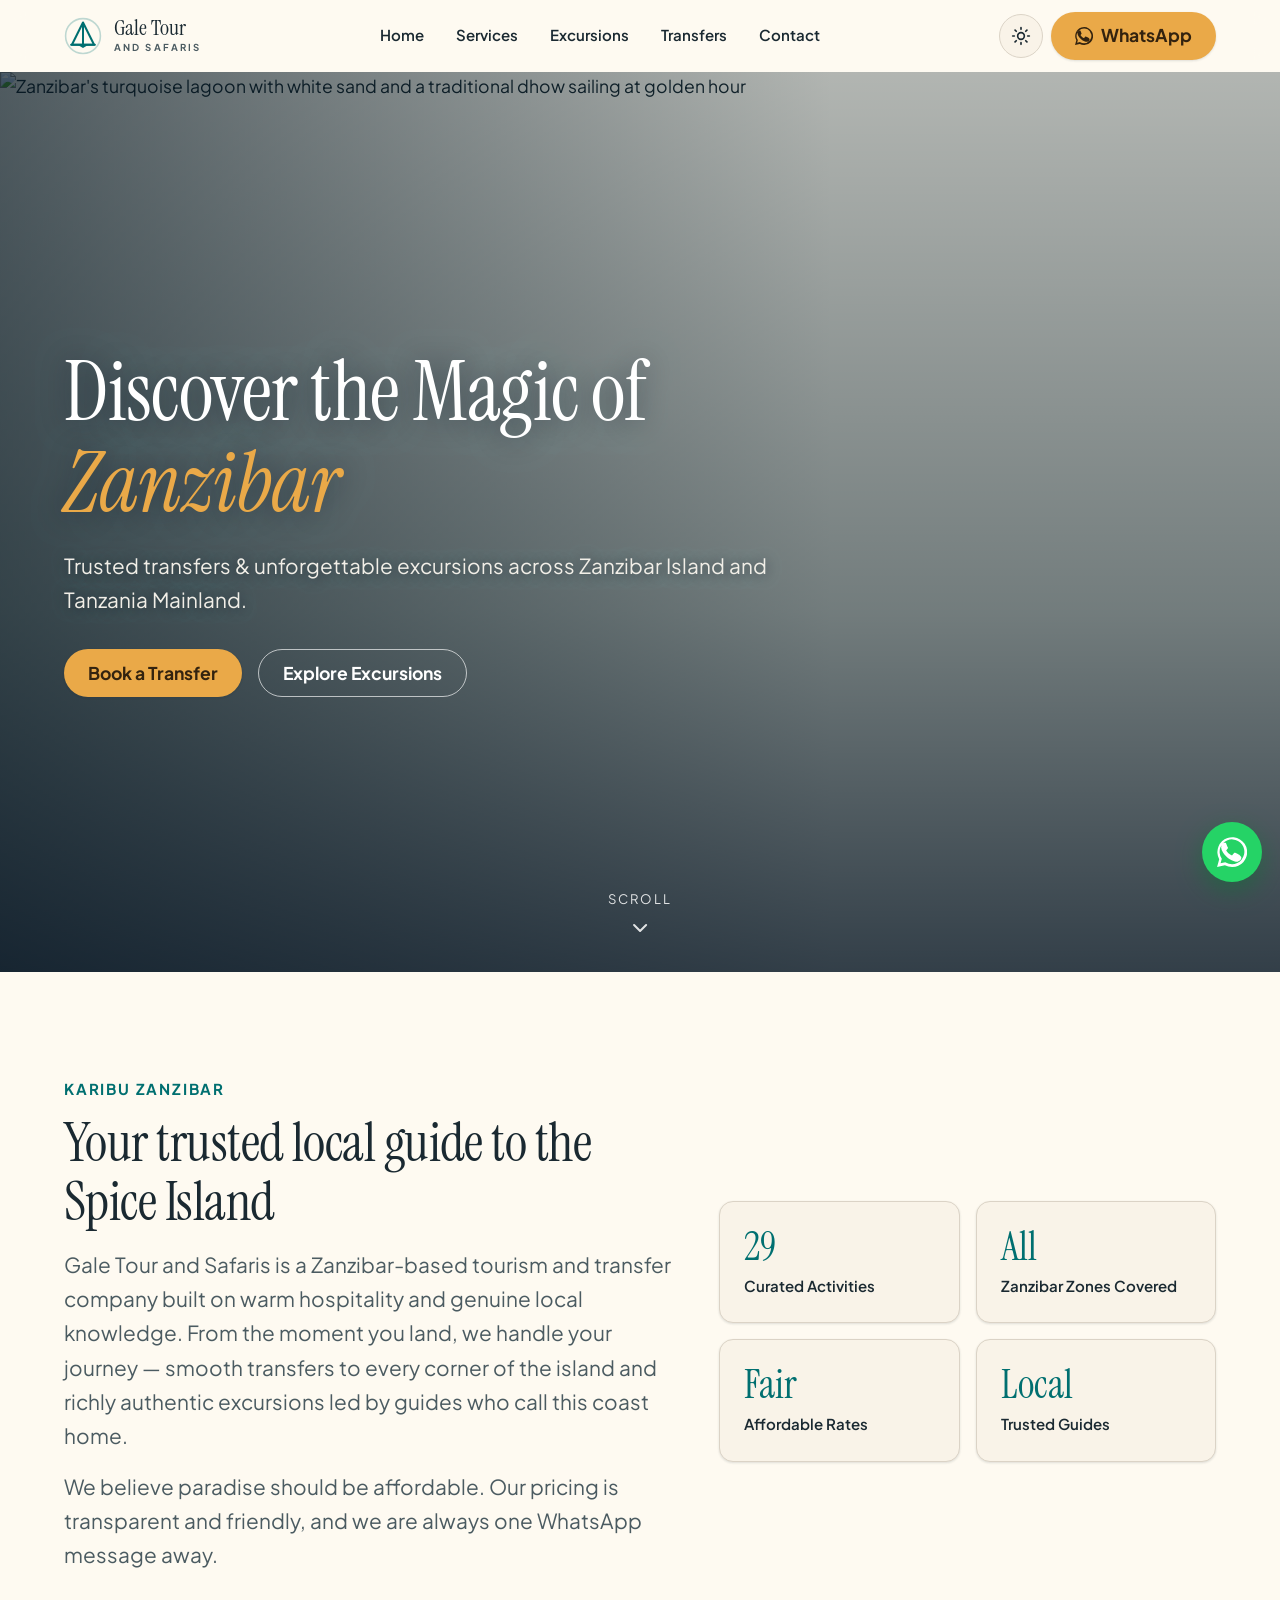
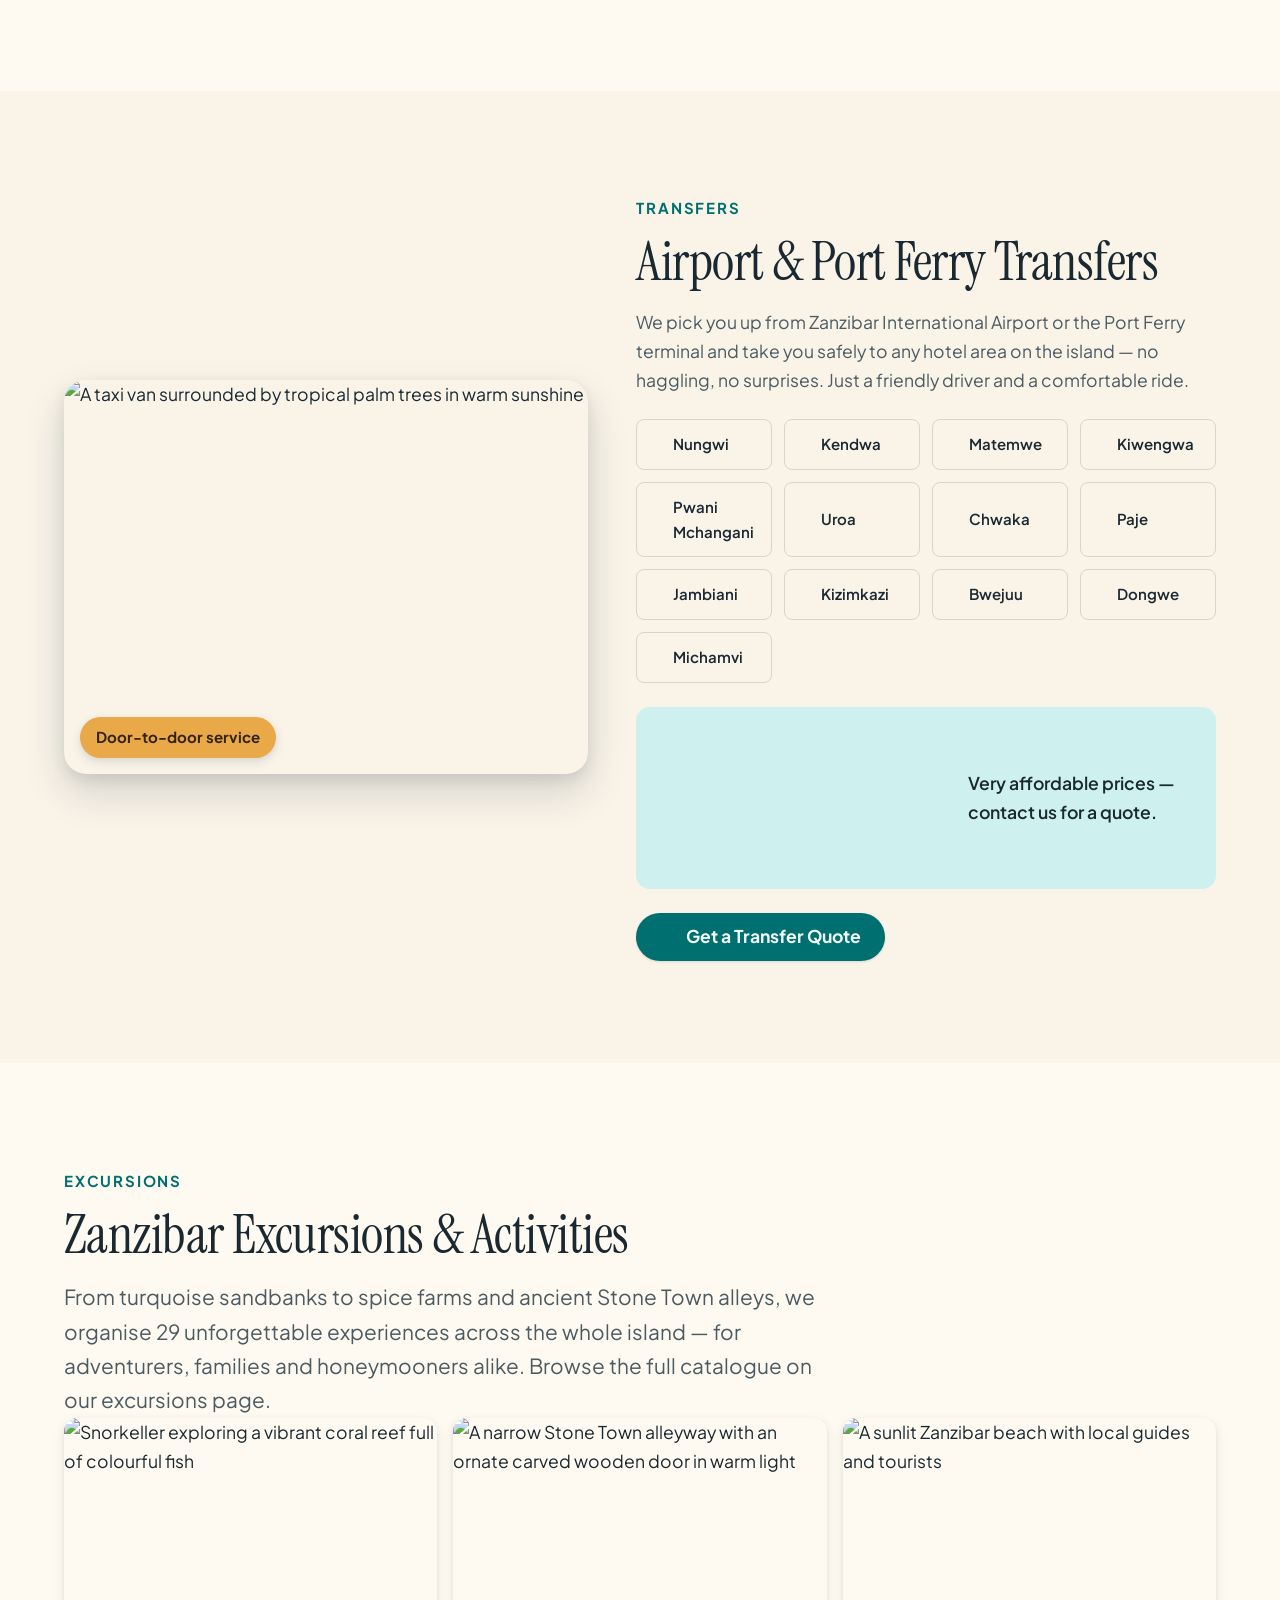
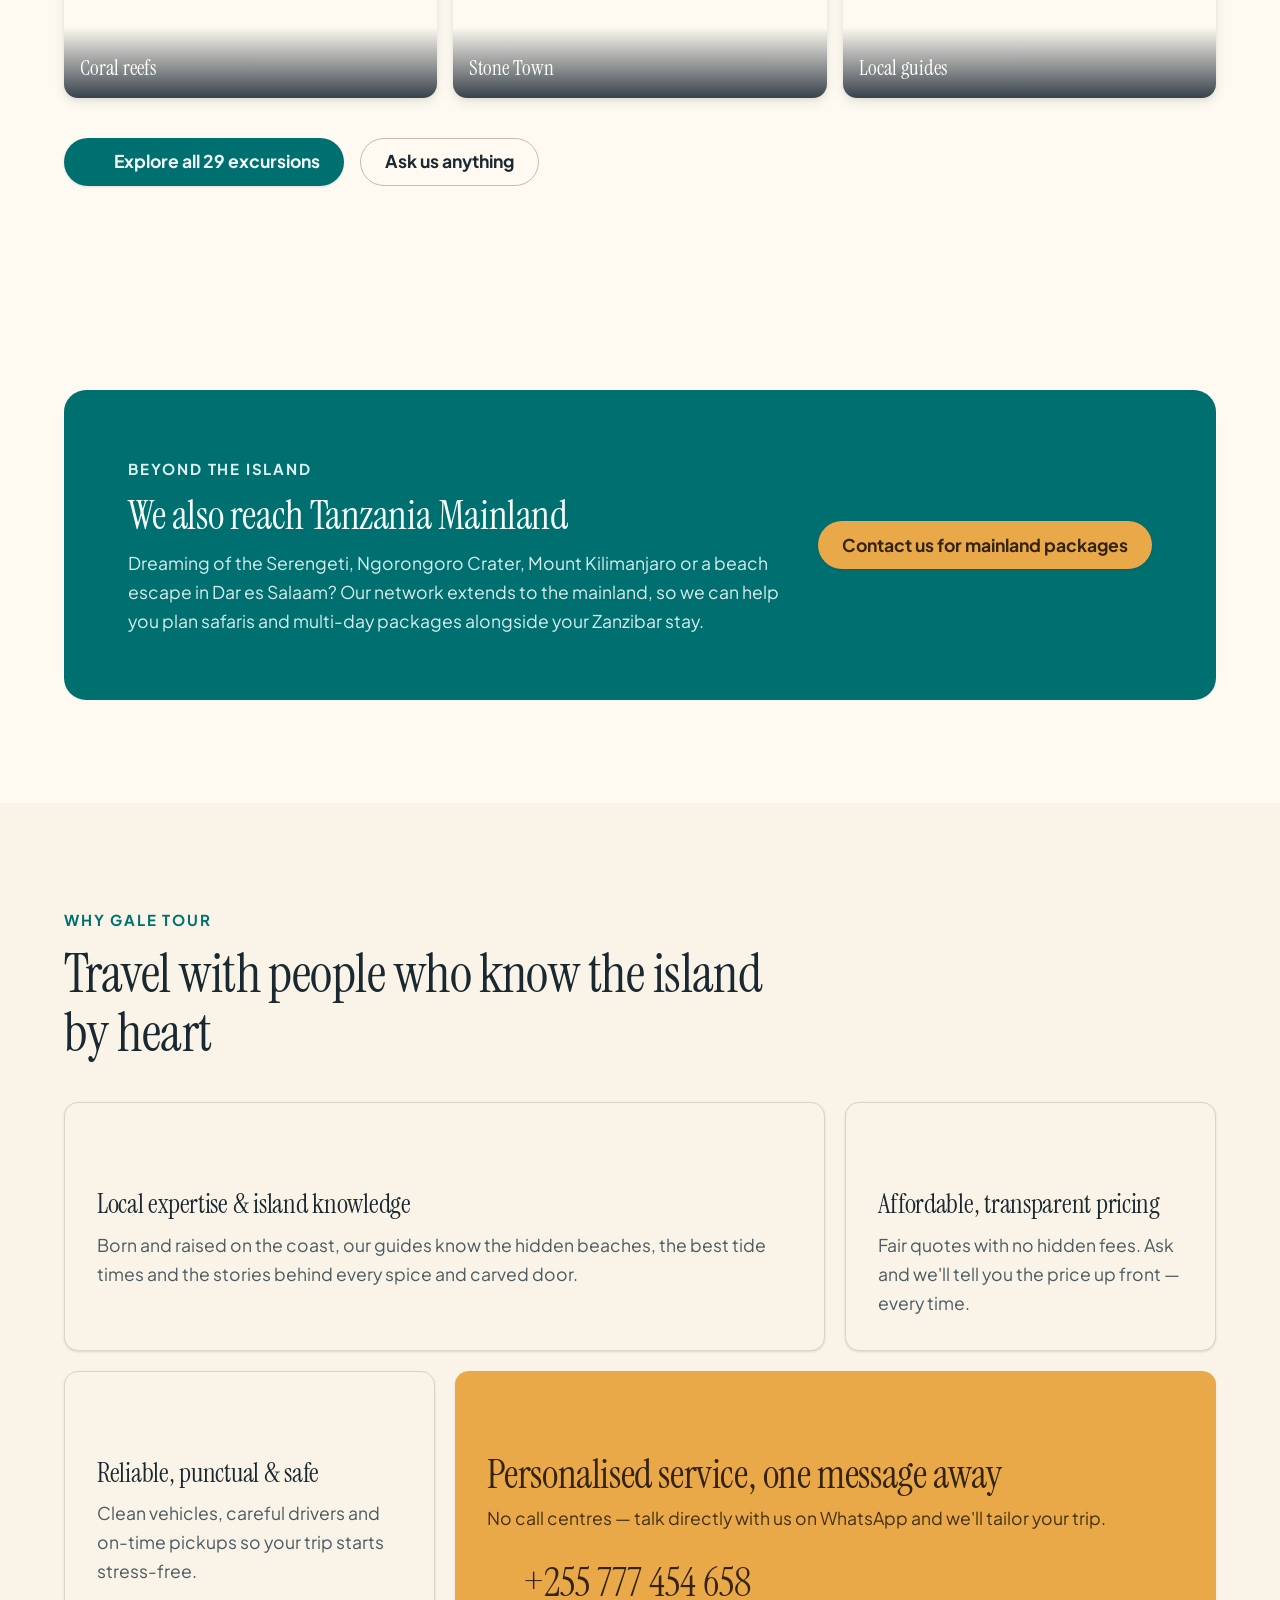
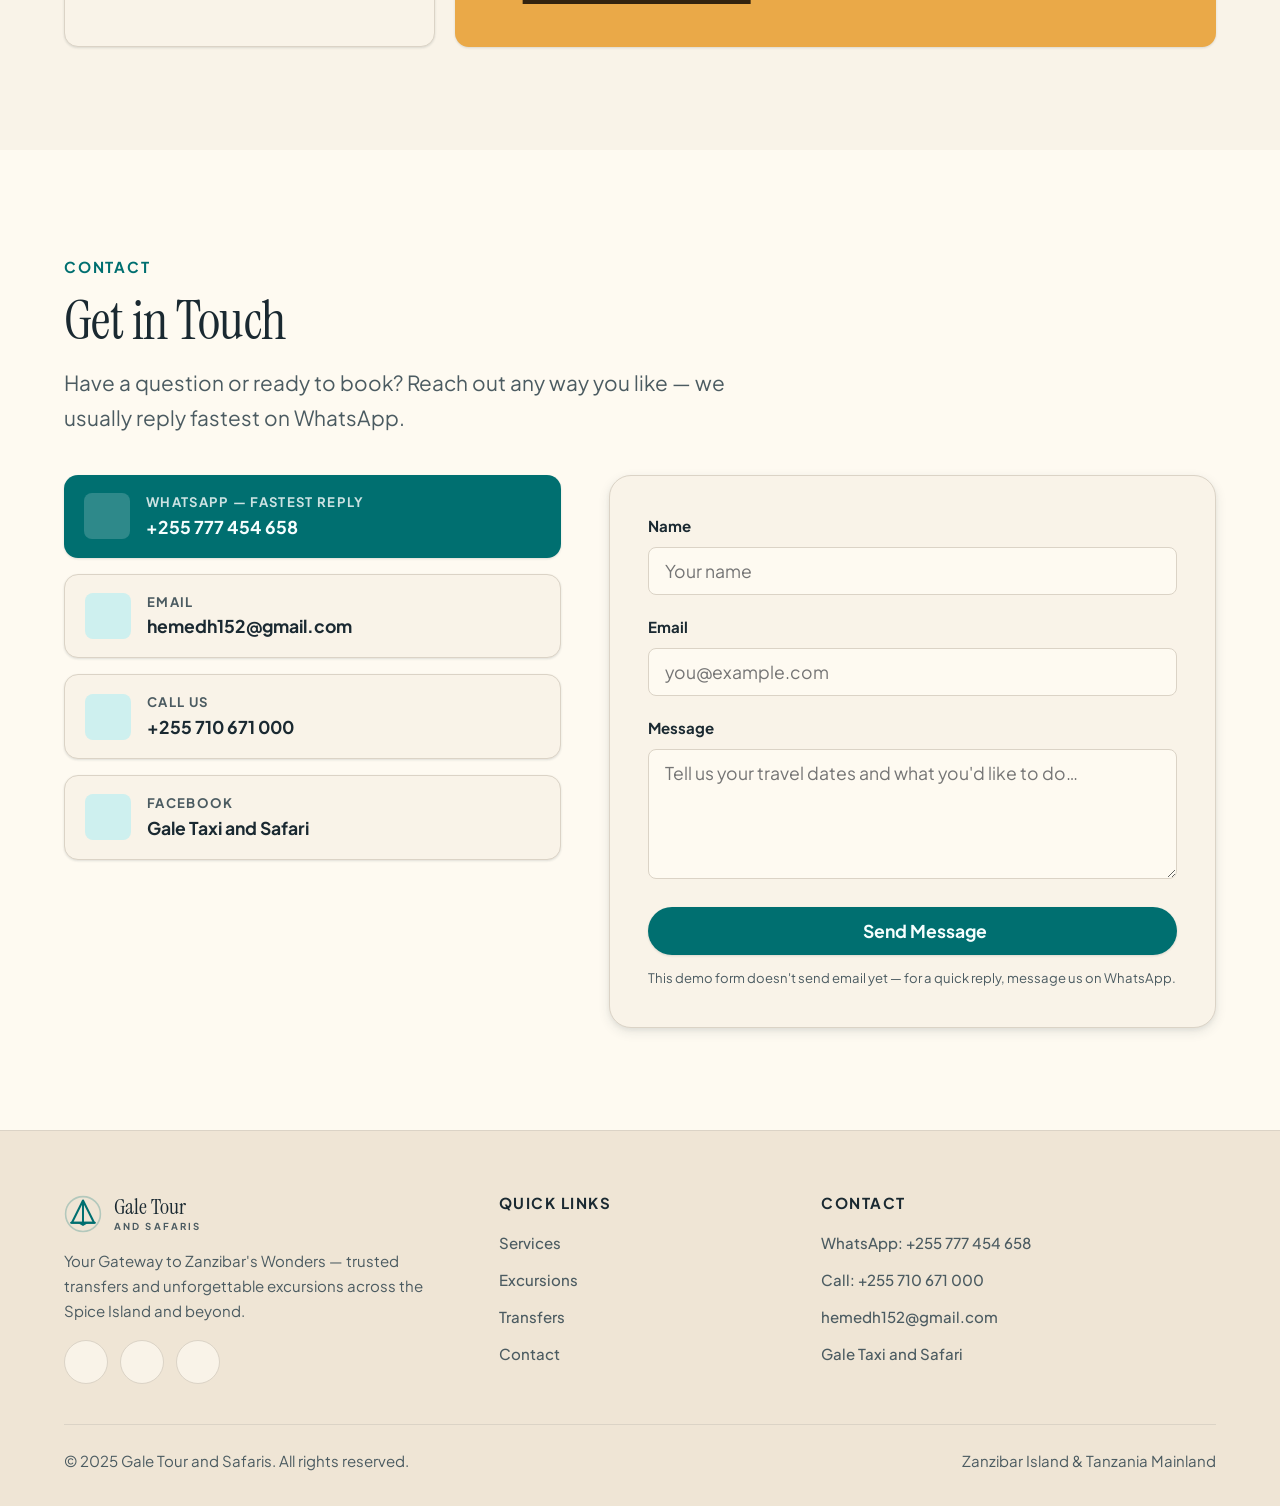
==== gale-tour-safaris.html @ d8e8a737 "Add SEO meta, Open Graph, structured data, robots.txt and sitemap - Add canonical, keywords, geo, Op" ====
<!DOCTYPE html>
<html lang="en" data-theme="light">
<head>
<meta charset="UTF-8" />
<meta name="viewport" content="width=device-width, initial-scale=1.0" />
<title>Gale Tour and Safaris — Your Gateway to Zanzibar's Wonders</title>
<meta name="description" content="Trusted airport & ferry transfers and unforgettable guided excursions across Zanzibar Island and Tanzania Mainland. Affordable rates, local expertise." />

<!-- ============ SEO / SOCIAL (helps Google & link previews) ============
     TODO: after you buy a domain, replace YOUR-DOMAIN.com everywhere below. -->
<link rel="canonical" href="https://YOUR-DOMAIN.com/" />
<meta name="keywords" content="Zanzibar tours, Zanzibar excursions, Zanzibar airport transfer, Stone Town tour, Nakupenda island, Mnemba snorkeling, dolphin tour Kizimkazi, spice tour Zanzibar, Prison Island, Gale Tour and Safaris, Zanzibar taxi, Zanzibar safari" />
<meta name="author" content="Gale Tour and Safaris" />
<meta name="robots" content="index, follow" />
<meta name="geo.region" content="TZ-07" />
<meta name="geo.placename" content="Zanzibar, Tanzania" />
<!-- Open Graph (Facebook/WhatsApp preview) -->
<meta property="og:type" content="website" />
<meta property="og:site_name" content="Gale Tour and Safaris" />
<meta property="og:title" content="Gale Tour and Safaris — Your Gateway to Zanzibar's Wonders" />
<meta property="og:description" content="Trusted airport & ferry transfers and 29 unforgettable excursions across Zanzibar. Affordable rates, trusted local guides." />
<meta property="og:url" content="https://YOUR-DOMAIN.com/" />
<meta property="og:image" content="https://loremflickr.com/1200/630/zanzibar,beach,dhow" />
<meta name="twitter:card" content="summary_large_image" />
<meta name="twitter:title" content="Gale Tour and Safaris — Zanzibar Tours & Transfers" />
<meta name="twitter:description" content="Airport transfers and 29 Zanzibar excursions. Message us on WhatsApp." />
<meta name="twitter:image" content="https://loremflickr.com/1200/630/zanzibar,beach,dhow" />

<!-- Structured data: tells Google you are a local Zanzibar tour business -->
<script type="application/ld+json">
{
  "@context": "https://schema.org",
  "@type": "TravelAgency",
  "name": "Gale Tour and Safaris",
  "description": "Zanzibar-based tourism and transfer company offering airport & ferry transfers and 29 guided excursions across Zanzibar Island and Tanzania Mainland.",
  "image": "https://loremflickr.com/1200/630/zanzibar,beach,dhow",
  "url": "https://YOUR-DOMAIN.com/",
  "telephone": "+255710671000",
  "email": "hemedh152@gmail.com",
  "priceRange": "$$",
  "areaServed": ["Zanzibar", "Tanzania"],
  "address": {
    "@type": "PostalAddress",
    "addressLocality": "Zanzibar",
    "addressRegion": "Zanzibar Urban/West",
    "addressCountry": "TZ"
  },
  "contactPoint": {
    "@type": "ContactPoint",
    "telephone": "+255777454658",
    "contactType": "customer service",
    "contactOption": "TollFree",
    "availableLanguage": ["English", "Swahili"]
  },
  "sameAs": [
    "https://wa.me/255777454658",
    "https://www.facebook.com/search/top?q=Gale%20Taxi%20and%20Safari"
  ]
}
</script>
<!-- ===================================================================== -->

<!-- Favicon: dhow sail + sun rays mark -->
<link rel="icon" href="data:image/svg+xml,%3Csvg xmlns='http://www.w3.org/2000/svg' viewBox='0 0 32 32'%3E%3Crect width='32' height='32' rx='7' fill='%23146a6e'/%3E%3Cpath d='M16 5l8 17H8z' fill='none' stroke='%23f3c969' stroke-width='2.2' stroke-linejoin='round'/%3E%3Cpath d='M16 5v17' stroke='%23f3c969' stroke-width='2.2'/%3E%3Cpath d='M7 22h18' stroke='%23f3c969' stroke-width='2.2' stroke-linecap='round'/%3E%3C/svg%3E" />

<!-- Art direction:
     Zanzibar coastal tourism -> warm, inviting, adventurous
     Palette: warm sandy beige surfaces, deep ocean teal accent, golden sunset highlights
     Typography: Instrument Serif (display) + Plus Jakarta Sans (body) — warmth meets clarity
     Density: spacious, generous section padding -->

<!-- Fonts -->
<link rel="preconnect" href="https://fonts.googleapis.com" />
<link rel="preconnect" href="https://fonts.gstatic.com" crossorigin />
<link href="https://fonts.googleapis.com/css2?family=Instrument+Serif:ital@0;1&family=Plus+Jakarta+Sans:wght@400;500;600;700;800&display=swap" rel="stylesheet" />

<!-- Lucide icons -->
<script src="https://unpkg.com/lucide@latest/dist/umd/lucide.js" defer></script>

<link rel="stylesheet" href="assets/style.css" />
</head>
<body>

<a href="#main-content" class="skip-link">Skip to main content</a>

<!-- =================== NAV =================== -->
<header class="nav" id="nav">
  <div class="container">
    <a class="brand" href="#home" aria-label="Gale Tour and Safaris home">
      <svg class="logo" viewBox="0 0 48 48" fill="none" aria-hidden="true" xmlns="http://www.w3.org/2000/svg">
        <!-- dhow sail + sun rays compass mark -->
        <circle cx="24" cy="24" r="22" stroke="currentColor" stroke-width="2" opacity="0.25"/>
        <path d="M24 7 L38 35 H10 Z" fill="none" stroke="currentColor" stroke-width="2.6" stroke-linejoin="round"/>
        <path d="M24 7 V35" stroke="currentColor" stroke-width="2.6"/>
        <path d="M9 35 H39" stroke="currentColor" stroke-width="2.6" stroke-linecap="round"/>
        <path d="M24 39 L31 35 H17 Z" fill="currentColor"/>
      </svg>
      <span class="wordmark">Gale Tour<small>and Safaris</small></span>
    </a>

    <nav class="nav-links" aria-label="Primary">
      <a href="#home">Home</a>
      <a href="#services">Services</a>
      <a href="excursions.html">Excursions</a>
      <a href="#transfers">Transfers</a>
      <a href="#contact">Contact</a>
    </nav>

    <div class="nav-actions">
      <button class="icon-btn theme-toggle" data-theme-toggle aria-label="Toggle dark mode">
        <svg class="sun" viewBox="0 0 24 24" fill="none" stroke="currentColor" stroke-width="2" stroke-linecap="round" aria-hidden="true"><circle cx="12" cy="12" r="4"/><path d="M12 2v2M12 20v2M4.9 4.9l1.4 1.4M17.7 17.7l1.4 1.4M2 12h2M20 12h2M4.9 19.1l1.4-1.4M17.7 6.3l1.4-1.4"/></svg>
        <svg class="moon" viewBox="0 0 24 24" fill="none" stroke="currentColor" stroke-width="2" stroke-linecap="round" stroke-linejoin="round" aria-hidden="true"><path d="M21 12.8A9 9 0 1 1 11.2 3 7 7 0 0 0 21 12.8z"/></svg>
      </button>
      <a class="btn btn-accent nav-wa" href="https://wa.me/255777454658?text=Hi%2C%20I%27m%20interested%20in%20your%20services%20in%20Zanzibar" target="_blank" rel="noopener noreferrer">
        <svg viewBox="0 0 24 24" fill="currentColor" aria-hidden="true"><path d="M.06 24l1.7-6.2A11.9 11.9 0 1 1 12 24a11.9 11.9 0 0 1-5.7-1.46L.06 24zM6.6 20.1l.37.22a9.9 9.9 0 0 0 5.04 1.38 9.9 9.9 0 1 0-8.4-4.65l.24.38-1 3.65 3.75-.98zM18 14.4c-.1-.16-.36-.26-.76-.46s-2.34-1.16-2.7-1.29-.63-.2-.9.2-1.03 1.28-1.26 1.55-.46.3-.86.1a8.1 8.1 0 0 1-2.38-1.47 9 9 0 0 1-1.65-2.05c-.17-.3 0-.46.18-.64s.4-.46.6-.7a2.7 2.7 0 0 0 .4-.66.73.73 0 0 0-.03-.7c-.1-.2-.9-2.16-1.23-2.96-.32-.78-.65-.67-.9-.68h-.76a1.47 1.47 0 0 0-1.06.5 4.46 4.46 0 0 0-1.4 3.32 7.74 7.74 0 0 0 1.63 4.12c.2.26 2.82 4.3 6.83 6.03 3.34 1.44 4.02 1.16 4.75 1.1.73-.07 2.34-.96 2.67-1.88s.33-1.72.23-1.88z"/></svg>
        WhatsApp
      </a>
      <button class="icon-btn hamburger" id="hamburger" aria-label="Open menu" aria-expanded="false" aria-controls="mobileNav">
        <svg viewBox="0 0 24 24" fill="none" stroke="currentColor" stroke-width="2" stroke-linecap="round" aria-hidden="true"><path d="M3 6h18M3 12h18M3 18h18"/></svg>
      </button>
    </div>
  </div>
</header>

<!-- mobile overlay -->
<div class="mobile-nav" id="mobileNav" aria-hidden="true">
  <div class="mnav-head">
    <span class="brand"><span class="wordmark" style="color:var(--text)">Gale Tour<small>and Safaris</small></span></span>
    <button class="icon-btn" id="closeNav" aria-label="Close menu">
      <svg viewBox="0 0 24 24" fill="none" stroke="currentColor" stroke-width="2" stroke-linecap="round" aria-hidden="true"><path d="M18 6 6 18M6 6l12 12"/></svg>
    </button>
  </div>
  <a class="mlink" href="#home">Home</a>
  <a class="mlink" href="#services">Services</a>
  <a class="mlink" href="excursions.html">Excursions</a>
  <a class="mlink" href="#transfers">Transfers</a>
  <a class="mlink" href="#contact">Contact</a>
  <a class="btn btn-accent" href="https://wa.me/255777454658?text=Hi%2C%20I%27m%20interested%20in%20your%20services%20in%20Zanzibar" target="_blank" rel="noopener noreferrer">Chat on WhatsApp</a>
</div>

<main id="main-content">

  <!-- =================== HERO =================== -->
  <section class="hero" id="home">
    <img class="hero-img" src="https://loremflickr.com/1920/1280/zanzibar,beach,dhow?lock=101" alt="Zanzibar's turquoise lagoon with white sand and a traditional dhow sailing at golden hour" width="1920" height="1280" fetchpriority="high" loading="eager" />
    <div class="container">
      <div class="hero-inner">
        <h1>Discover the Magic of <em>Zanzibar</em></h1>
        <p class="sub">Trusted transfers &amp; unforgettable excursions across Zanzibar Island and Tanzania Mainland.</p>
        <div class="hero-cta">
          <a class="btn btn-accent" href="#transfers">Book a Transfer</a>
          <a class="btn btn-ghost on-hero" href="excursions.html">Explore Excursions</a>
        </div>
      </div>
    </div>
    <a class="scroll-cue" href="#services" aria-label="Scroll to content">
      <span>Scroll</span>
      <svg viewBox="0 0 24 24" fill="none" stroke="currentColor" stroke-width="2" stroke-linecap="round" stroke-linejoin="round" aria-hidden="true"><path d="m6 9 6 6 6-6"/></svg>
    </a>
  </section>

  <!-- =================== ABOUT / STATS =================== -->
  <section class="section" id="services">
    <div class="container">
      <div class="about-grid">
        <div class="reveal">
          <span class="eyebrow">Karibu Zanzibar</span>
          <h2 class="section-title">Your trusted local guide to the Spice Island</h2>
          <p>Gale Tour and Safaris is a Zanzibar-based tourism and transfer company built on warm hospitality and genuine local knowledge. From the moment you land, we handle your journey — smooth transfers to every corner of the island and richly authentic excursions led by guides who call this coast home.</p>
          <p>We believe paradise should be affordable. Our pricing is transparent and friendly, and we are always one WhatsApp message away.</p>
        </div>
        <div class="stats reveal">
          <div class="stat"><div class="num">29</div><div class="lbl">Curated Activities</div></div>
          <div class="stat"><div class="num">All</div><div class="lbl">Zanzibar Zones Covered</div></div>
          <div class="stat"><div class="num">Fair</div><div class="lbl">Affordable Rates</div></div>
          <div class="stat"><div class="num">Local</div><div class="lbl">Trusted Guides</div></div>
        </div>
      </div>
    </div>
  </section>

  <!-- =================== TRANSFERS =================== -->
  <section class="section" id="transfers" style="background:var(--surface);">
    <div class="container">
      <div class="transfer-grid">
        <div class="transfer-media reveal">
          <img src="https://loremflickr.com/900/680/taxi,palm?lock=102" alt="A taxi van surrounded by tropical palm trees in warm sunshine" width="900" height="680" loading="lazy" />
          <span class="badge-float">Door-to-door service</span>
        </div>
        <div class="reveal">
          <span class="eyebrow">Transfers</span>
          <h2 class="section-title">Airport &amp; Port Ferry Transfers</h2>
          <p>We pick you up from Zanzibar International Airport or the Port Ferry terminal and take you safely to any hotel area on the island — no haggling, no surprises. Just a friendly driver and a comfortable ride.</p>
          <div class="zones" role="list" aria-label="Transfer destination zones">
            <span class="zone" role="listitem"><svg data-lucide="map-pin"></svg>Nungwi</span>
            <span class="zone" role="listitem"><svg data-lucide="map-pin"></svg>Kendwa</span>
            <span class="zone" role="listitem"><svg data-lucide="map-pin"></svg>Matemwe</span>
            <span class="zone" role="listitem"><svg data-lucide="map-pin"></svg>Kiwengwa</span>
            <span class="zone" role="listitem"><svg data-lucide="map-pin"></svg>Pwani Mchangani</span>
            <span class="zone" role="listitem"><svg data-lucide="map-pin"></svg>Uroa</span>
            <span class="zone" role="listitem"><svg data-lucide="map-pin"></svg>Chwaka</span>
            <span class="zone" role="listitem"><svg data-lucide="map-pin"></svg>Paje</span>
            <span class="zone" role="listitem"><svg data-lucide="map-pin"></svg>Jambiani</span>
            <span class="zone" role="listitem"><svg data-lucide="map-pin"></svg>Kizimkazi</span>
            <span class="zone" role="listitem"><svg data-lucide="map-pin"></svg>Bwejuu</span>
            <span class="zone" role="listitem"><svg data-lucide="map-pin"></svg>Dongwe</span>
            <span class="zone" role="listitem"><svg data-lucide="map-pin"></svg>Michamvi</span>
          </div>
          <div class="transfer-highlight">
            <svg data-lucide="badge-dollar-sign"></svg>
            <span>Very affordable prices — contact us for a quote.</span>
          </div>
          <a class="btn btn-primary" href="https://wa.me/255777454658?text=Hi%2C%20I%27d%20like%20a%20transfer%20quote%20in%20Zanzibar" target="_blank" rel="noopener noreferrer">
            <svg data-lucide="message-circle"></svg> Get a Transfer Quote
          </a>
        </div>
      </div>
    </div>
  </section>

  <!-- =================== EXCURSIONS =================== -->
  <section class="section" id="excursions">
    <div class="container">
      <div class="reveal" style="max-width:60ch;">
        <span class="eyebrow">Excursions</span>
        <h2 class="section-title">Zanzibar Excursions &amp; Activities</h2>
        <p class="section-lead">From turquoise sandbanks to spice farms and ancient Stone Town alleys, we organise 29 unforgettable experiences across the whole island — for adventurers, families and honeymooners alike. Browse the full catalogue on our excursions page.</p>
      </div>

      <div class="exc-gallery reveal" aria-hidden="false">
        <figure><img src="https://loremflickr.com/700/520/coral,reef?lock=103" alt="Snorkeller exploring a vibrant coral reef full of colourful fish" width="700" height="520" loading="lazy" /><figcaption>Coral reefs</figcaption></figure>
        <figure><img src="https://loremflickr.com/700/520/stonetown,zanzibar?lock=104" alt="A narrow Stone Town alleyway with an ornate carved wooden door in warm light" width="700" height="520" loading="lazy" /><figcaption>Stone Town</figcaption></figure>
        <figure><img src="https://loremflickr.com/700/520/zanzibar,beach?lock=105" alt="A sunlit Zanzibar beach with local guides and tourists" width="700" height="520" loading="lazy" /><figcaption>Local guides</figcaption></figure>
      </div>

      <div class="preview-cta reveal">
        <a class="btn btn-primary" href="excursions.html"><svg data-lucide="compass"></svg> Explore all 29 excursions</a>
        <a class="btn btn-ghost" href="https://wa.me/255777454658?text=Hi%2C%20I%27m%20interested%20in%20your%20services%20in%20Zanzibar" target="_blank" rel="noopener noreferrer">Ask us anything</a>
      </div>
    </div>
  </section>

  <!-- =================== MAINLAND =================== -->
  <section class="section">
    <div class="container">
      <div class="mainland reveal">
        <div>
          <span class="eyebrow" style="color:inherit;opacity:.9;">Beyond the island</span>
          <h2>We also reach Tanzania Mainland</h2>
          <p>Dreaming of the Serengeti, Ngorongoro Crater, Mount Kilimanjaro or a beach escape in Dar es Salaam? Our network extends to the mainland, so we can help you plan safaris and multi-day packages alongside your Zanzibar stay.</p>
        </div>
        <a class="btn btn-accent" href="https://wa.me/255777454658?text=Hi%2C%20I%27m%20interested%20in%20Tanzania%20Mainland%20packages" target="_blank" rel="noopener noreferrer">Contact us for mainland packages</a>
      </div>
    </div>
  </section>

  <!-- =================== WHY CHOOSE US =================== -->
  <section class="section" style="background:var(--surface);">
    <div class="container">
      <div class="reveal" style="margin-bottom:var(--space-10);max-width:55ch;">
        <span class="eyebrow">Why Gale Tour</span>
        <h2 class="section-title">Travel with people who know the island by heart</h2>
      </div>
      <div class="why-grid">
        <article class="why-card why-a reveal">
          <svg class="ic" data-lucide="compass"></svg>
          <h3>Local expertise &amp; island knowledge</h3>
          <p>Born and raised on the coast, our guides know the hidden beaches, the best tide times and the stories behind every spice and carved door.</p>
        </article>
        <article class="why-card why-b reveal">
          <svg class="ic" data-lucide="tag"></svg>
          <h3>Affordable, transparent pricing</h3>
          <p>Fair quotes with no hidden fees. Ask and we'll tell you the price up front — every time.</p>
        </article>
        <article class="why-card why-c reveal">
          <svg class="ic" data-lucide="shield-check"></svg>
          <h3>Reliable, punctual &amp; safe</h3>
          <p>Clean vehicles, careful drivers and on-time pickups so your trip starts stress-free.</p>
        </article>
        <article class="why-card why-callout reveal">
          <svg class="ic" data-lucide="headset" style="color:var(--on-accent)"></svg>
          <h3>Personalised service, one message away</h3>
          <p>No call centres — talk directly with us on WhatsApp and we'll tailor your trip.</p>
          <span class="wa-num">
            <svg data-lucide="phone" style="width:24px;height:24px"></svg>
            <a href="https://wa.me/255777454658?text=Hi%2C%20I%27m%20interested%20in%20your%20services%20in%20Zanzibar" target="_blank" rel="noopener noreferrer">+255 777 454 658</a>
          </span>
        </article>
      </div>
    </div>
  </section>

  <!-- =================== CONTACT =================== -->
  <section class="section" id="contact">
    <div class="container">
      <div class="reveal" style="margin-bottom:var(--space-10);max-width:55ch;">
        <span class="eyebrow">Contact</span>
        <h2 class="section-title">Get in Touch</h2>
        <p class="section-lead">Have a question or ready to book? Reach out any way you like — we usually reply fastest on WhatsApp.</p>
      </div>
      <div class="contact-grid">
        <div class="contact-cards reveal">
          <a class="contact-row wa-big" href="https://wa.me/255777454658?text=Hi%2C%20I%27m%20interested%20in%20your%20services%20in%20Zanzibar" target="_blank" rel="noopener noreferrer">
            <span class="ic"><svg data-lucide="message-circle"></svg></span>
            <span class="meta"><span>WhatsApp — fastest reply</span><strong>+255 777 454 658</strong></span>
          </a>
          <a class="contact-row" href="mailto:hemedh152@gmail.com">
            <span class="ic"><svg data-lucide="mail"></svg></span>
            <span class="meta"><span>Email</span><strong>hemedh152@gmail.com</strong></span>
          </a>
          <a class="contact-row" href="tel:+255710671000">
            <span class="ic"><svg data-lucide="phone"></svg></span>
            <span class="meta"><span>Call us</span><strong>+255 710 671 000</strong></span>
          </a>
          <a class="contact-row" href="https://www.facebook.com/search/top?q=Gale%20Taxi%20and%20Safari" target="_blank" rel="noopener noreferrer">
            <span class="ic"><svg data-lucide="facebook"></svg></span>
            <span class="meta"><span>Facebook</span><strong>Gale Taxi and Safari</strong></span>
          </a>
        </div>

        <form class="contact-form reveal" id="contactForm" novalidate>
          <div class="field">
            <label for="cf-name">Name</label>
            <input id="cf-name" name="name" type="text" autocomplete="name" placeholder="Your name" required />
          </div>
          <div class="field">
            <label for="cf-email">Email</label>
            <input id="cf-email" name="email" type="email" autocomplete="email" placeholder="you@example.com" required />
          </div>
          <div class="field">
            <label for="cf-message">Message</label>
            <textarea id="cf-message" name="message" placeholder="Tell us your travel dates and what you'd like to do…" required></textarea>
          </div>
          <button class="btn btn-primary" type="submit" style="width:100%"><svg data-lucide="send"></svg> Send Message</button>
          <p class="form-note" id="formNote">This demo form doesn't send email yet — for a quick reply, message us on WhatsApp.</p>
        </form>
      </div>
    </div>
  </section>

</main>

<!-- =================== FOOTER =================== -->
<footer class="footer">
  <div class="container">
    <div class="footer-grid">
      <div>
        <a class="brand" href="#home" aria-label="Gale Tour and Safaris home">
          <svg class="logo" viewBox="0 0 48 48" fill="none" aria-hidden="true" xmlns="http://www.w3.org/2000/svg">
            <circle cx="24" cy="24" r="22" stroke="currentColor" stroke-width="2" opacity="0.25"/>
            <path d="M24 7 L38 35 H10 Z" fill="none" stroke="currentColor" stroke-width="2.6" stroke-linejoin="round"/>
            <path d="M24 7 V35" stroke="currentColor" stroke-width="2.6"/>
            <path d="M9 35 H39" stroke="currentColor" stroke-width="2.6" stroke-linecap="round"/>
            <path d="M24 39 L31 35 H17 Z" fill="currentColor"/>
          </svg>
          <span class="wordmark">Gale Tour<small>and Safaris</small></span>
        </a>
        <p class="tagline">Your Gateway to Zanzibar's Wonders — trusted transfers and unforgettable excursions across the Spice Island and beyond.</p>
        <div class="social">
          <a href="https://wa.me/255777454658" target="_blank" rel="noopener noreferrer" aria-label="WhatsApp"><svg data-lucide="message-circle"></svg></a>
          <a href="https://www.facebook.com/search/top?q=Gale%20Taxi%20and%20Safari" target="_blank" rel="noopener noreferrer" aria-label="Facebook"><svg data-lucide="facebook"></svg></a>
          <a href="mailto:hemedh152@gmail.com" aria-label="Email"><svg data-lucide="mail"></svg></a>
        </div>
      </div>
      <div>
        <h4>Quick Links</h4>
        <ul>
          <li><a href="#services">Services</a></li>
          <li><a href="excursions.html">Excursions</a></li>
          <li><a href="#transfers">Transfers</a></li>
          <li><a href="#contact">Contact</a></li>
        </ul>
      </div>
      <div>
        <h4>Contact</h4>
        <ul>
          <li><a href="https://wa.me/255777454658" target="_blank" rel="noopener noreferrer">WhatsApp: +255 777 454 658</a></li>
          <li><a href="tel:+255710671000">Call: +255 710 671 000</a></li>
          <li><a href="mailto:hemedh152@gmail.com">hemedh152@gmail.com</a></li>
          <li><a href="https://www.facebook.com/search/top?q=Gale%20Taxi%20and%20Safari" target="_blank" rel="noopener noreferrer">Gale Taxi and Safari</a></li>
        </ul>
      </div>
    </div>
    <div class="footer-bottom">
      <span>© 2025 Gale Tour and Safaris. All rights reserved.</span>
      <span>Zanzibar Island &amp; Tanzania Mainland</span>
    </div>
  </div>
</footer>

<!-- floating whatsapp -->
<a class="wa-float" href="https://wa.me/255777454658?text=Hi%2C%20I%27m%20interested%20in%20your%20services%20in%20Zanzibar" target="_blank" rel="noopener noreferrer" aria-label="Chat with us on WhatsApp">
  <svg viewBox="0 0 24 24" fill="currentColor" aria-hidden="true"><path d="M.06 24l1.7-6.2A11.9 11.9 0 1 1 12 24a11.9 11.9 0 0 1-5.7-1.46L.06 24zM6.6 20.1l.37.22a9.9 9.9 0 0 0 5.04 1.38 9.9 9.9 0 1 0-8.4-4.65l.24.38-1 3.65 3.75-.98zM18 14.4c-.1-.16-.36-.26-.76-.46s-2.34-1.16-2.7-1.29-.63-.2-.9.2-1.03 1.28-1.26 1.55-.46.3-.86.1a8.1 8.1 0 0 1-2.38-1.47 9 9 0 0 1-1.65-2.05c-.17-.3 0-.46.18-.64s.4-.46.6-.7a2.7 2.7 0 0 0 .4-.66.73.73 0 0 0-.03-.7c-.1-.2-.9-2.16-1.23-2.96-.32-.78-.65-.67-.9-.68h-.76a1.47 1.47 0 0 0-1.06.5 4.46 4.46 0 0 0-1.4 3.32 7.74 7.74 0 0 0 1.63 4.12c.2.26 2.82 4.3 6.83 6.03 3.34 1.44 4.02 1.16 4.75 1.1.73-.07 2.34-.96 2.67-1.88s.33-1.72.23-1.88z"/></svg>
</a>

<script src="assets/app.js" defer></script>
</body>
</html>
---- assets/style.css ----
/* =========================================================
   DESIGN TOKENS  (custom Zanzibar coastal palette, OKLCH)
   ========================================================= */
:root {
  /* --- Light mode --- */
  --bg:            oklch(0.985 0.012 85);
  --surface:       oklch(0.965 0.016 82);
  --surface-2:     oklch(0.925 0.024 80);
  --surface-3:     oklch(0.885 0.030 78);

  --text:          oklch(0.27 0.025 235);
  --text-muted:    oklch(0.46 0.022 220);
  --text-ondark:   oklch(0.985 0.01 85);

  --primary:       oklch(0.48 0.105 195);   /* deep ocean teal */
  --primary-hover: oklch(0.42 0.110 196);
  --primary-soft:  oklch(0.93 0.035 195);
  --on-primary:    oklch(0.99 0.01 195);

  --accent:        oklch(0.78 0.135 74);    /* golden sunset */
  --accent-hover:  oklch(0.72 0.150 66);
  --accent-soft:   oklch(0.94 0.045 80);
  --on-accent:     oklch(0.27 0.04 70);

  --border:        oklch(0.87 0.020 80);
  --border-strong: oklch(0.80 0.025 78);

  /* category hues */
  --cat-water:     oklch(0.48 0.105 195);
  --cat-culture:   oklch(0.66 0.135 72);
  --cat-adventure: oklch(0.62 0.165 45);
  --cat-community: oklch(0.62 0.130 18);
  --cat-transport: oklch(0.55 0.012 250);

  --shadow-sm: 0 1px 2px oklch(0.3 0.03 230 / 0.08), 0 1px 3px oklch(0.3 0.03 230 / 0.06);
  --shadow-md: 0 4px 12px oklch(0.3 0.03 230 / 0.10), 0 2px 4px oklch(0.3 0.03 230 / 0.06);
  --shadow-lg: 0 18px 40px oklch(0.3 0.03 230 / 0.16), 0 6px 14px oklch(0.3 0.03 230 / 0.10);

  /* spacing scale */
  --space-1: 0.25rem;  --space-2: 0.5rem;   --space-3: 0.75rem;  --space-4: 1rem;
  --space-5: 1.25rem;  --space-6: 1.5rem;   --space-8: 2rem;     --space-10: 2.5rem;
  --space-12: 3rem;    --space-16: 4rem;    --space-20: 5rem;    --space-24: 6rem;
  --space-32: 8rem;

  /* fluid type scale */
  --text-xs:   clamp(0.75rem, 0.72rem + 0.15vw, 0.82rem);
  --text-sm:   clamp(0.85rem, 0.82rem + 0.2vw, 0.94rem);
  --text-base: clamp(1rem, 0.96rem + 0.25vw, 1.1rem);
  --text-lg:   clamp(1.13rem, 1.05rem + 0.4vw, 1.3rem);
  --text-xl:   clamp(1.35rem, 1.2rem + 0.7vw, 1.7rem);
  --text-2xl:  clamp(1.7rem, 1.4rem + 1.4vw, 2.5rem);
  --text-3xl:  clamp(2.1rem, 1.6rem + 2.3vw, 3.4rem);
  --text-hero: clamp(2.8rem, 1.9rem + 4.2vw, 5.5rem);

  --radius-sm: 8px;
  --radius:    14px;
  --radius-lg: 22px;
  --radius-full: 999px;

  --ease: cubic-bezier(0.16, 1, 0.3, 1);
  --maxw: 1200px;
  --nav-h: 72px;
}

html[data-theme="dark"] {
  --bg:            oklch(0.19 0.020 225);
  --surface:       oklch(0.235 0.024 222);
  --surface-2:     oklch(0.285 0.028 220);
  --surface-3:     oklch(0.335 0.030 218);

  --text:          oklch(0.95 0.012 85);
  --text-muted:    oklch(0.74 0.020 85);
  --text-ondark:   oklch(0.985 0.01 85);

  --primary:       oklch(0.70 0.105 196);
  --primary-hover: oklch(0.78 0.105 196);
  --primary-soft:  oklch(0.32 0.045 200);
  --on-primary:    oklch(0.16 0.03 220);

  --accent:        oklch(0.81 0.135 76);
  --accent-hover:  oklch(0.86 0.130 78);
  --accent-soft:   oklch(0.34 0.050 70);
  --on-accent:     oklch(0.18 0.04 70);

  --border:        oklch(0.36 0.022 220);
  --border-strong: oklch(0.46 0.024 220);

  --cat-water:     oklch(0.72 0.105 196);
  --cat-culture:   oklch(0.80 0.130 76);
  --cat-adventure: oklch(0.74 0.150 50);
  --cat-community: oklch(0.74 0.120 22);
  --cat-transport: oklch(0.72 0.012 250);

  --shadow-sm: 0 1px 2px oklch(0 0 0 / 0.4);
  --shadow-md: 0 4px 14px oklch(0 0 0 / 0.45);
  --shadow-lg: 0 18px 44px oklch(0 0 0 / 0.55);
}

/* system preference fallback (only when user has not toggled) */
@media (prefers-color-scheme: dark) {
  html:not([data-theme]) { color-scheme: dark; }
}

/* =========================================================
   BASE / RESET
   ========================================================= */
*, *::before, *::after { box-sizing: border-box; margin: 0; padding: 0; }

html { -webkit-text-size-adjust: 100%; scroll-behavior: smooth; scroll-padding-top: calc(var(--nav-h) + 12px); }

body {
  background: var(--bg);
  color: var(--text);
  font-family: "Plus Jakarta Sans", system-ui, sans-serif;
  font-size: var(--text-base);
  line-height: 1.65;
  -webkit-font-smoothing: antialiased;
  text-rendering: optimizeLegibility;
  overflow-x: hidden;
}

img { max-width: 100%; height: auto; display: block; }

h1, h2, h3, h4 {
  font-family: "Instrument Serif", Georgia, serif;
  font-weight: 400;
  line-height: 1.08;
  letter-spacing: -0.01em;
  color: var(--text);
}

p, li { color: var(--text-muted); }
p { max-width: 68ch; }

a { color: var(--primary); text-decoration: none; }

ul { list-style: none; }

button { font-family: inherit; cursor: pointer; border: none; background: none; color: inherit; }

::selection { background: var(--accent); color: var(--on-accent); }

:focus-visible {
  outline: 3px solid var(--primary);
  outline-offset: 3px;
  border-radius: 4px;
}

/* smooth transitions on interactive things */
a, button, .card, .chip, .filter-btn, input, textarea, .zone {
  transition: color .3s var(--ease), background-color .3s var(--ease),
              border-color .3s var(--ease), transform .3s var(--ease),
              box-shadow .3s var(--ease), opacity .3s var(--ease);
}

.sr-only {
  position: absolute; width: 1px; height: 1px; padding: 0; margin: -1px;
  overflow: hidden; clip: rect(0,0,0,0); white-space: nowrap; border: 0;
}
.skip-link {
  position: fixed; top: 10px; left: 10px; z-index: 999;
  background: var(--primary); color: var(--on-primary);
  padding: var(--space-3) var(--space-5); border-radius: var(--radius-sm);
  font-weight: 700; box-shadow: var(--shadow-md);
  transform: translateY(-200%); transition: transform .3s var(--ease);
}
.skip-link:focus-visible { transform: translateY(0); outline-offset: 2px; }

@media (prefers-reduced-motion: reduce) {
  html { scroll-behavior: auto; }
  *, *::before, *::after {
    animation-duration: .001ms !important;
    animation-iteration-count: 1 !important;
    transition-duration: .001ms !important;
    scroll-behavior: auto !important;
  }
}

/* =========================================================
   LAYOUT HELPERS
   ========================================================= */
.container { width: 100%; max-width: var(--maxw); margin-inline: auto; padding-inline: var(--space-6); }
.section { padding-block: clamp(var(--space-16), 8vw, var(--space-32)); }
.eyebrow {
  display: inline-flex; align-items: center; gap: var(--space-2);
  font-family: "Plus Jakarta Sans", sans-serif;
  font-size: var(--text-sm); font-weight: 700; letter-spacing: 0.12em;
  text-transform: uppercase; color: var(--primary); margin-bottom: var(--space-3);
}
html[data-theme="dark"] .eyebrow { color: var(--accent); }
.section-title { font-size: var(--text-3xl); margin-bottom: var(--space-4); }
.section-lead { font-size: var(--text-lg); max-width: 60ch; }

/* buttons */
.btn {
  display: inline-flex; align-items: center; justify-content: center; gap: var(--space-2);
  min-height: 48px; padding: 0 var(--space-6);
  font-weight: 700; font-size: var(--text-base);
  border-radius: var(--radius-full); white-space: nowrap;
}
.btn svg { width: 18px; height: 18px; }
.btn-primary { background: var(--primary); color: var(--on-primary); box-shadow: var(--shadow-sm); }
.btn-primary:hover { background: var(--primary-hover); transform: translateY(-2px); box-shadow: var(--shadow-md); }
.btn-primary:active { transform: scale(0.98); }
.btn-accent { background: var(--accent); color: var(--on-accent); box-shadow: var(--shadow-sm); }
.btn-accent:hover { background: var(--accent-hover); transform: translateY(-2px); box-shadow: var(--shadow-md); }
.btn-accent:active { transform: scale(0.98); }
.btn-ghost {
  background: transparent; color: var(--text);
  border: 1.5px solid var(--border-strong);
}
.btn-ghost:hover { border-color: var(--primary); color: var(--primary); transform: translateY(-2px); }
.btn-ghost.on-hero { color: #fff; border-color: rgba(255,255,255,.65); }
.btn-ghost.on-hero:hover { background: rgba(255,255,255,.14); border-color:#fff; color:#fff; }

/* =========================================================
   NAVIGATION
   ========================================================= */
.nav {
  position: sticky; top: 0; z-index: 100;
  height: var(--nav-h);
  display: flex; align-items: center;
  background: color-mix(in oklch, var(--bg) 78%, transparent);
  backdrop-filter: blur(12px); -webkit-backdrop-filter: blur(12px);
  border-bottom: 1px solid transparent;
  transition: border-color .3s var(--ease), background-color .3s var(--ease);
}
.nav.scrolled { border-bottom-color: var(--border); box-shadow: var(--shadow-sm); }
.nav .container { display: flex; align-items: center; justify-content: space-between; gap: var(--space-4); }

.brand { display: flex; align-items: center; gap: var(--space-3); color: var(--text); }
.brand .logo { width: 38px; height: 38px; color: var(--primary); flex-shrink: 0; }
html[data-theme="dark"] .brand .logo { color: var(--accent); }
.brand .wordmark {
  font-family: "Instrument Serif", serif; font-size: 1.35rem; line-height: 1; letter-spacing: 0;
}
.brand .wordmark small { display:block; font-family:"Plus Jakarta Sans",sans-serif; font-size:.6rem; font-weight:700; letter-spacing:.22em; text-transform:uppercase; color:var(--text-muted); margin-top:3px; }

.nav-links { display: flex; align-items: center; gap: var(--space-2); }
.nav-links a {
  color: var(--text); font-weight: 600; font-size: var(--text-sm);
  padding: var(--space-2) var(--space-3); border-radius: var(--radius-sm);
}
.nav-links a:hover { color: var(--primary); background: var(--surface-2); }

.nav-actions { display: flex; align-items: center; gap: var(--space-2); }

.icon-btn {
  width: 44px; height: 44px; display: inline-flex; align-items: center; justify-content: center;
  border-radius: var(--radius-full); color: var(--text); border: 1px solid var(--border);
  background: var(--surface);
}
.icon-btn:hover { background: var(--surface-2); color: var(--primary); }
.icon-btn svg { width: 20px; height: 20px; }
.theme-toggle .moon { display: none; }
html[data-theme="dark"] .theme-toggle .sun { display: none; }
html[data-theme="dark"] .theme-toggle .moon { display: block; }

.nav-wa { display: inline-flex; }
.hamburger { display: none; }

/* mobile overlay nav */
.mobile-nav {
  position: fixed; inset: 0; z-index: 200;
  background: var(--bg);
  display: flex; flex-direction: column; padding: var(--space-6);
  transform: translateX(100%); opacity: 0; pointer-events: none;
  transition: transform .4s var(--ease), opacity .4s var(--ease);
}
.mobile-nav.open { transform: translateX(0); opacity: 1; pointer-events: auto; }
.mobile-nav .mnav-head { display: flex; justify-content: space-between; align-items: center; margin-bottom: var(--space-10); }
.mobile-nav a.mlink {
  font-family: "Instrument Serif", serif; font-size: 2rem; color: var(--text);
  padding: var(--space-3) 0; border-bottom: 1px solid var(--border);
}
.mobile-nav a.mlink:hover { color: var(--primary); padding-left: var(--space-3); }
.mobile-nav .btn { margin-top: var(--space-8); }

/* =========================================================
   HERO
   ========================================================= */
.hero { position: relative; min-height: 100dvh; display: flex; align-items: center; overflow: hidden; }
.hero-img { position: absolute; inset: 0; width: 100%; height: 100%; object-fit: cover; z-index: -2; }
.hero::after {
  content: ""; position: absolute; inset: 0; z-index: -1;
  background:
    linear-gradient(180deg, oklch(0.18 0.04 220 / 0.30) 0%, oklch(0.18 0.04 220 / 0.55) 60%, oklch(0.16 0.05 230 / 0.80) 100%),
    linear-gradient(90deg, oklch(0.16 0.05 230 / 0.55) 0%, transparent 65%);
}
.hero-inner { padding-block: var(--space-24); max-width: 760px; }
.hero h1 {
  color: #fff; font-size: var(--text-hero);
  text-shadow: 0 2px 30px oklch(0.15 0.05 230 / 0.5);
  margin-bottom: var(--space-5);
}
.hero h1 em { font-style: italic; color: var(--accent); }
.hero p.sub {
  color: oklch(0.95 0.01 85); font-size: var(--text-lg); max-width: 52ch;
  margin-bottom: var(--space-8); text-shadow: 0 1px 14px oklch(0.15 0.05 230 / 0.6);
}
.hero-cta { display: flex; flex-wrap: wrap; gap: var(--space-4); }

.scroll-cue {
  position: absolute; bottom: var(--space-8); left: 50%; transform: translateX(-50%);
  z-index: 2; color: #fff; display: flex; flex-direction: column; align-items: center; gap: 6px;
  font-size: var(--text-xs); letter-spacing: .15em; text-transform: uppercase; opacity: .85;
}
.scroll-cue svg { width: 24px; height: 24px; animation: bob 1.8s var(--ease) infinite; }
@keyframes bob { 0%,100%{ transform: translateY(0);} 50%{ transform: translateY(8px);} }

/* =========================================================
   ABOUT / STATS STRIP
   ========================================================= */
.about-grid { display: grid; grid-template-columns: 1.1fr 0.9fr; gap: var(--space-12); align-items: center; }
.about-grid p { font-size: var(--text-lg); margin-bottom: var(--space-4); }
.stats { display: grid; grid-template-columns: repeat(2, 1fr); gap: var(--space-4); }
.stat {
  background: var(--surface); border: 1px solid var(--border); border-radius: var(--radius);
  padding: var(--space-6); box-shadow: var(--shadow-sm);
}
.stat .num { font-family: "Instrument Serif", serif; font-size: var(--text-2xl); color: var(--primary); line-height: 1; }
html[data-theme="dark"] .stat .num { color: var(--accent); }
.stat .lbl { font-size: var(--text-sm); font-weight: 600; color: var(--text); margin-top: var(--space-2); }

/* =========================================================
   TRANSFERS
   ========================================================= */
.transfer-grid { display: grid; grid-template-columns: 0.95fr 1.05fr; gap: var(--space-12); align-items: center; }
.transfer-media { position: relative; border-radius: var(--radius-lg); overflow: hidden; box-shadow: var(--shadow-lg); }
.transfer-media img { width: 100%; height: 100%; object-fit: cover; aspect-ratio: 4/3; }
.transfer-media .badge-float {
  position: absolute; left: var(--space-4); bottom: var(--space-4);
  background: var(--accent); color: var(--on-accent);
  font-weight: 700; font-size: var(--text-sm); padding: var(--space-2) var(--space-4);
  border-radius: var(--radius-full); box-shadow: var(--shadow-md);
}
.zones { display: grid; grid-template-columns: repeat(auto-fill, minmax(130px,1fr)); gap: var(--space-3); margin: var(--space-6) 0; }
.zone {
  display: flex; align-items: center; gap: var(--space-2);
  background: var(--surface); border: 1px solid var(--border); border-radius: var(--radius-sm);
  padding: var(--space-3); font-size: var(--text-sm); font-weight: 600; color: var(--text);
}
.zone:hover { border-color: var(--primary); transform: translateY(-2px); box-shadow: var(--shadow-sm); }
.zone svg { width: 16px; height: 16px; color: var(--primary); flex-shrink: 0; }
html[data-theme="dark"] .zone svg { color: var(--accent); }
.transfer-highlight {
  display: flex; align-items: center; gap: var(--space-3);
  background: var(--primary-soft); border-radius: var(--radius); padding: var(--space-4) var(--space-5);
  margin-bottom: var(--space-6); font-weight: 600; color: var(--text);
}
.transfer-highlight svg { color: var(--primary); flex-shrink: 0; }
html[data-theme="dark"] .transfer-highlight svg { color: var(--accent); }

/* =========================================================
   EXCURSIONS
   ========================================================= */
.filters { display: flex; flex-wrap: wrap; gap: var(--space-2); margin: var(--space-8) 0 var(--space-10); }
.filter-btn {
  display: inline-flex; align-items: center; gap: var(--space-2);
  min-height: 44px; padding: 0 var(--space-5);
  border-radius: var(--radius-full); border: 1.5px solid var(--border-strong);
  font-weight: 600; font-size: var(--text-sm); color: var(--text); background: var(--surface);
}
.filter-btn:hover { border-color: var(--primary); color: var(--primary); }
.filter-btn[aria-pressed="true"] { background: var(--primary); color: var(--on-primary); border-color: var(--primary); }
.filter-btn .dot { width: 9px; height: 9px; border-radius: 50%; }

.cards { display: grid; grid-template-columns: repeat(auto-fill, minmax(270px,1fr)); gap: var(--space-5); }
.card {
  display: flex; flex-direction: column;
  background: var(--surface); border: 1px solid var(--border); border-radius: var(--radius);
  overflow: hidden; box-shadow: var(--shadow-sm); will-change: transform;
}
.card:hover { transform: translateY(-4px); box-shadow: var(--shadow-lg); border-color: var(--border-strong); }
.card.hide { display: none; }
.card-figure { position: relative; aspect-ratio: 4/3; overflow: hidden; background: var(--surface-2); }
.card-figure img { width: 100%; height: 100%; object-fit: cover; transition: transform .6s var(--ease); }
.card:hover .card-figure img { transform: scale(1.06); }
.card-figure .card-icon {
  position: absolute; top: var(--space-3); left: var(--space-3);
  width: 38px; height: 38px; border-radius: var(--radius-sm);
  display: inline-flex; align-items: center; justify-content: center;
  background: color-mix(in oklch, var(--bg) 82%, transparent); color: var(--primary);
  backdrop-filter: blur(6px); -webkit-backdrop-filter: blur(6px); box-shadow: var(--shadow-sm);
}
html[data-theme="dark"] .card-figure .card-icon { color: var(--accent); }
.card-figure .card-icon svg { width: 20px; height: 20px; }
.card-body { display: flex; flex-direction: column; gap: var(--space-2); padding: var(--space-5); flex: 1; }
.card h3 { font-size: var(--text-lg); }
.card .dur { display: inline-flex; align-items: center; gap: 6px; font-size: var(--text-xs); font-weight: 700; color: var(--primary); letter-spacing: .02em; }
html[data-theme="dark"] .card .dur { color: var(--accent); }
.card .dur svg { width: 14px; height: 14px; }
.card p { font-size: var(--text-sm); margin: 0; }
.card .badge {
  position: absolute; top: var(--space-3); right: var(--space-3);
  display: inline-flex; align-items: center; gap: 6px;
  font-size: var(--text-xs); font-weight: 700; letter-spacing: .04em; text-transform: uppercase;
  padding: 4px 10px; border-radius: var(--radius-full);
  color: #fff; box-shadow: var(--shadow-sm);
}
.badge .dot { width: 7px; height: 7px; border-radius: 50%; background: rgba(255,255,255,.85); }
.badge.water     { background: var(--cat-water); }
.badge.culture   { background: var(--cat-culture); color: oklch(0.25 0.04 70); }
.badge.adventure { background: var(--cat-adventure); }
.badge.community { background: var(--cat-community); }
.badge.transport { background: var(--cat-transport); }
html[data-theme="dark"] .badge.water,
html[data-theme="dark"] .badge.adventure,
html[data-theme="dark"] .badge.community,
html[data-theme="dark"] .badge.transport,
html[data-theme="dark"] .badge.culture { color: oklch(0.16 0.02 220); }

.exc-gallery { display: grid; grid-template-columns: repeat(3,1fr); gap: var(--space-4); margin-bottom: var(--space-10); }
.exc-gallery figure { border-radius: var(--radius); overflow: hidden; box-shadow: var(--shadow-md); position: relative; }
.exc-gallery img { width: 100%; height: 100%; object-fit: cover; aspect-ratio: 4/3; transition: transform .5s var(--ease); }
.exc-gallery figure:hover img { transform: scale(1.06); }
.exc-gallery figcaption {
  position: absolute; left: 0; right: 0; bottom: 0; padding: var(--space-6) var(--space-4) var(--space-3);
  color: #fff; font-family: "Instrument Serif", serif; font-size: var(--text-lg);
  background: linear-gradient(180deg, transparent, oklch(0.15 0.05 230 / 0.78));
}

/* =========================================================
   MAINLAND
   ========================================================= */
.mainland {
  background: var(--primary); color: var(--on-primary);
  border-radius: var(--radius-lg); padding: clamp(var(--space-8), 5vw, var(--space-16));
  display: grid; grid-template-columns: 1fr auto; gap: var(--space-8); align-items: center;
}
.mainland h2 { color: var(--on-primary); font-size: var(--text-2xl); margin-bottom: var(--space-3); }
.mainland p { color: color-mix(in oklch, var(--on-primary) 88%, transparent); max-width: 56ch; }
html[data-theme="dark"] .mainland { background: var(--surface-2); }
html[data-theme="dark"] .mainland h2 { color: var(--accent); }
html[data-theme="dark"] .mainland p { color: var(--text-muted); }

/* =========================================================
   WHY CHOOSE US (asymmetric)
   ========================================================= */
.why-grid {
  display: grid; gap: var(--space-5);
  grid-template-columns: repeat(3, 1fr);
  grid-template-areas:
    "a a b"
    "c d d";
}
.why-card {
  background: var(--surface); border: 1px solid var(--border); border-radius: var(--radius);
  padding: var(--space-8); box-shadow: var(--shadow-sm); display: flex; flex-direction: column; gap: var(--space-3);
}
.why-card:hover { transform: translateY(-4px); box-shadow: var(--shadow-md); }
.why-card .ic { width: 42px; height: 42px; color: var(--primary); }
html[data-theme="dark"] .why-card .ic { color: var(--accent); }
.why-card h3 { font-size: var(--text-xl); }
.why-card p { font-size: var(--text-base); margin: 0; }
.why-a { grid-area: a; }
.why-b { grid-area: b; }
.why-c { grid-area: c; }
.why-callout {
  grid-area: d;
  background: var(--accent); color: var(--on-accent); border: none;
  display: flex; flex-direction: column; justify-content: center; gap: var(--space-2);
}
.why-callout h3 { color: var(--on-accent); font-size: var(--text-2xl); }
.why-callout p { color: var(--on-accent); opacity: .9; }
.why-callout .wa-num {
  font-family: "Instrument Serif", serif; font-size: var(--text-2xl);
  display: inline-flex; align-items: center; gap: var(--space-3); margin-top: var(--space-2);
}
.why-callout .wa-num a { color: var(--on-accent); text-decoration: underline; text-underline-offset: 4px; }

/* =========================================================
   CONTACT
   ========================================================= */
.contact-grid { display: grid; grid-template-columns: 0.9fr 1.1fr; gap: var(--space-12); align-items: start; }
.contact-cards { display: flex; flex-direction: column; gap: var(--space-4); }
.contact-row {
  display: flex; align-items: center; gap: var(--space-4);
  background: var(--surface); border: 1px solid var(--border); border-radius: var(--radius);
  padding: var(--space-4) var(--space-5); box-shadow: var(--shadow-sm); color: var(--text);
}
.contact-row:hover { border-color: var(--primary); transform: translateX(4px); }
.contact-row .ic {
  width: 46px; height: 46px; border-radius: var(--radius-sm); flex-shrink: 0;
  display: inline-flex; align-items: center; justify-content: center;
  background: var(--primary-soft); color: var(--primary);
}
html[data-theme="dark"] .contact-row .ic { color: var(--accent); }
.contact-row .ic svg { width: 22px; height: 22px; }
.contact-row .meta span { display: block; font-size: var(--text-xs); font-weight: 700; letter-spacing: .1em; text-transform: uppercase; color: var(--text-muted); }
.contact-row .meta strong { font-size: var(--text-base); font-weight: 700; }
.contact-row.wa-big { background: var(--primary); color: var(--on-primary); border: none; }
.contact-row.wa-big .ic { background: rgba(255,255,255,.18); color: #fff; }
.contact-row.wa-big .meta span { color: rgba(255,255,255,.8); }

.contact-form {
  background: var(--surface); border: 1px solid var(--border); border-radius: var(--radius-lg);
  padding: clamp(var(--space-6), 3vw, var(--space-10)); box-shadow: var(--shadow-md);
}
.field { margin-bottom: var(--space-5); }
.field label { display: block; font-size: var(--text-sm); font-weight: 700; margin-bottom: var(--space-2); color: var(--text); }
.field input, .field textarea {
  width: 100%; font-family: inherit; font-size: var(--text-base); color: var(--text);
  background: var(--bg); border: 1.5px solid var(--border); border-radius: var(--radius-sm);
  padding: var(--space-3) var(--space-4); min-height: 48px;
}
.field textarea { min-height: 130px; resize: vertical; }
.field input:focus, .field textarea:focus { border-color: var(--primary); outline: none; box-shadow: 0 0 0 3px var(--primary-soft); }
.form-note { font-size: var(--text-xs); color: var(--text-muted); margin-top: var(--space-3); }

/* =========================================================
   FOOTER
   ========================================================= */
.footer { background: var(--surface-2); border-top: 1px solid var(--border); padding-block: var(--space-16) var(--space-8); }
.footer-grid { display: grid; grid-template-columns: 1.4fr 1fr 1.4fr; gap: var(--space-10); margin-bottom: var(--space-10); }
.footer .brand { margin-bottom: var(--space-4); }
.footer h4 { font-family: "Plus Jakarta Sans", sans-serif; font-weight: 700; font-size: var(--text-sm); letter-spacing: .1em; text-transform: uppercase; color: var(--text); margin-bottom: var(--space-4); }
.footer ul li { margin-bottom: var(--space-2); }
.footer ul a { color: var(--text-muted); font-weight: 500; font-size: var(--text-sm); }
.footer ul a:hover { color: var(--primary); }
.footer .tagline { color: var(--text-muted); font-size: var(--text-sm); max-width: 34ch; }
.social { display: flex; gap: var(--space-3); margin-top: var(--space-4); }
.social a {
  width: 44px; height: 44px; border-radius: var(--radius-full);
  display: inline-flex; align-items: center; justify-content: center;
  background: var(--surface); border: 1px solid var(--border); color: var(--text);
}
.social a:hover { background: var(--primary); color: var(--on-primary); border-color: var(--primary); transform: translateY(-2px); }
.social a svg { width: 20px; height: 20px; }
.footer-bottom { border-top: 1px solid var(--border); padding-top: var(--space-6); display: flex; flex-wrap: wrap; justify-content: space-between; gap: var(--space-3); font-size: var(--text-sm); color: var(--text-muted); }

/* =========================================================
   FLOATING WHATSAPP
   ========================================================= */
.wa-float {
  position: fixed; right: 18px; bottom: 18px; z-index: 90;
  width: 60px; height: 60px; border-radius: var(--radius-full);
  background: #25D366; color: #fff;
  display: flex; align-items: center; justify-content: center;
  box-shadow: 0 8px 24px oklch(0.5 0.15 150 / 0.45);
  animation: waPulse 2.6s var(--ease) infinite;
}
.wa-float:hover { transform: scale(1.08); }
.wa-float svg { width: 30px; height: 30px; }
@keyframes waPulse { 0%,100%{ box-shadow: 0 8px 24px oklch(0.5 0.15 150 / 0.45);} 50%{ box-shadow: 0 8px 30px oklch(0.6 0.18 150 / 0.7);} }

/* =========================================================
   SCROLL REVEAL
   ========================================================= */
.reveal { opacity: 0; transform: translateY(22px); transition: opacity .7s var(--ease), transform .7s var(--ease); }
.reveal.in { opacity: 1; transform: none; }
@media (prefers-reduced-motion: reduce) { .reveal { opacity: 1 !important; transform: none !important; } .scroll-cue svg, .wa-float { animation: none !important; } }

/* =========================================================
   RESPONSIVE
   ========================================================= */
@media (max-width: 960px) {
  .about-grid, .transfer-grid, .contact-grid { grid-template-columns: 1fr; gap: var(--space-8); }
  .why-grid { grid-template-columns: 1fr 1fr; grid-template-areas: "a a" "b c" "d d"; }
  .exc-gallery { grid-template-columns: 1fr 1fr; }
  .footer-grid { grid-template-columns: 1fr 1fr; gap: var(--space-8); }
  .mainland { grid-template-columns: 1fr; }
}
@media (max-width: 720px) {
  .nav-links, .nav-wa { display: none; }
  .hamburger { display: inline-flex; }
}
@media (max-width: 560px) {
  .stats { grid-template-columns: 1fr 1fr; }
  .why-grid { grid-template-columns: 1fr; grid-template-areas: "a" "b" "c" "d"; }
  .exc-gallery { grid-template-columns: 1fr; }
  .footer-grid { grid-template-columns: 1fr; }
  .hero-cta .btn { flex: 1; }
}

/* =========================================================
   SUB-PAGE HEADER (Excursions page banner)
   ========================================================= */
.page-head { position: relative; overflow: hidden; background: var(--surface); border-bottom: 1px solid var(--border); padding-block: clamp(var(--space-12), 7vw, var(--space-20)); }
.page-head::after { content: ""; position: absolute; inset: 0; background: radial-gradient(120% 100% at 100% 0, var(--primary-soft), transparent 60%); opacity: .7; pointer-events: none; }
.page-head .container { position: relative; z-index: 1; }
.breadcrumb { font-size: var(--text-sm); font-weight: 600; color: var(--text-muted); margin-bottom: var(--space-4); display: flex; gap: var(--space-2); align-items: center; }
.breadcrumb a { color: var(--text-muted); }
.breadcrumb a:hover { color: var(--primary); }
.breadcrumb svg { width: 14px; height: 14px; }
.page-head h1 { font-size: var(--text-hero); margin-bottom: var(--space-4); }
.page-head p { font-size: var(--text-lg); max-width: 60ch; }
.results-count { font-size: var(--text-sm); font-weight: 600; color: var(--text-muted); margin-bottom: var(--space-6); }
.excursions-cta { background: var(--primary); color: var(--on-primary); border-radius: var(--radius-lg); padding: clamp(var(--space-8), 5vw, var(--space-16)); text-align: center; display: flex; flex-direction: column; align-items: center; gap: var(--space-4); }
.excursions-cta h2 { color: var(--on-primary); font-size: var(--text-2xl); }
.excursions-cta p { color: color-mix(in oklch, var(--on-primary) 88%, transparent); max-width: 48ch; }
html[data-theme="dark"] .excursions-cta { background: var(--surface-2); }
html[data-theme="dark"] .excursions-cta h2 { color: var(--accent); }
html[data-theme="dark"] .excursions-cta p { color: var(--text-muted); }

/* Excursions preview on home */
.preview-cta { margin-top: var(--space-8); display: flex; flex-wrap: wrap; gap: var(--space-4); align-items: center; }
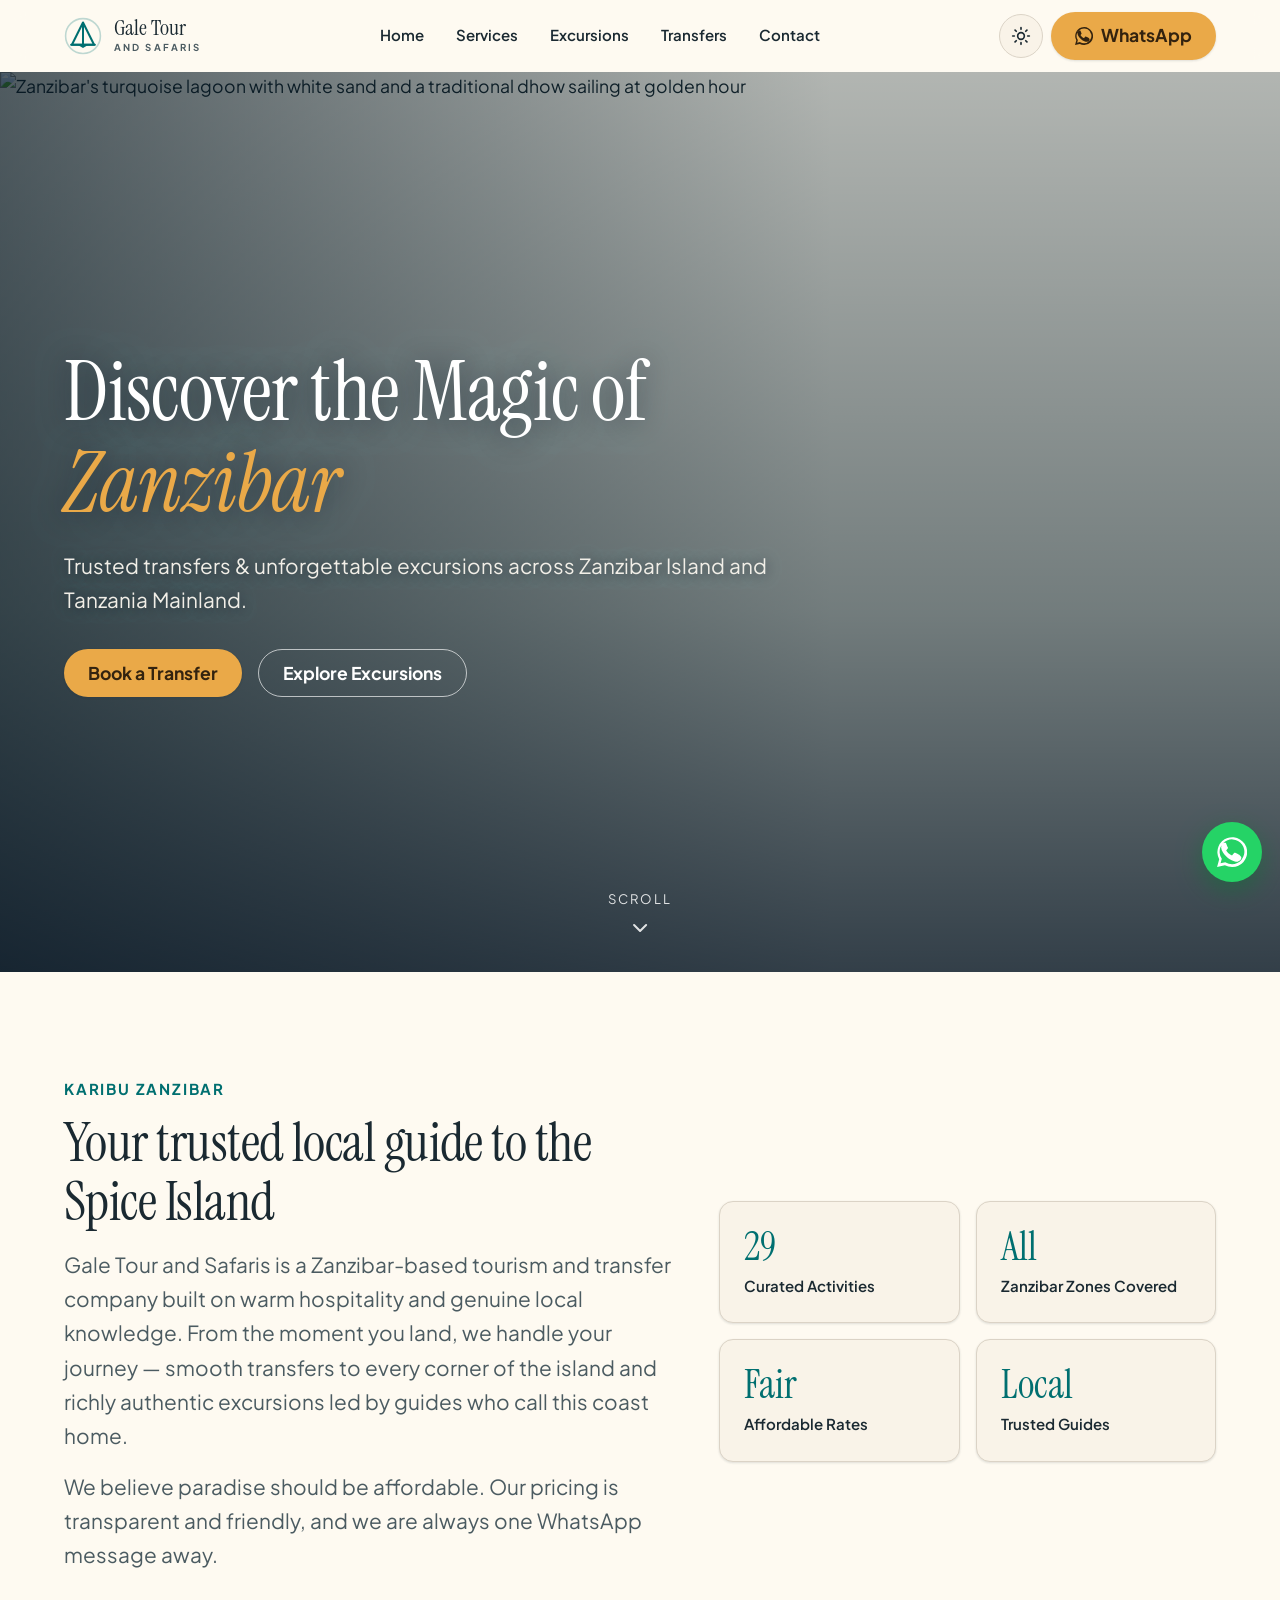
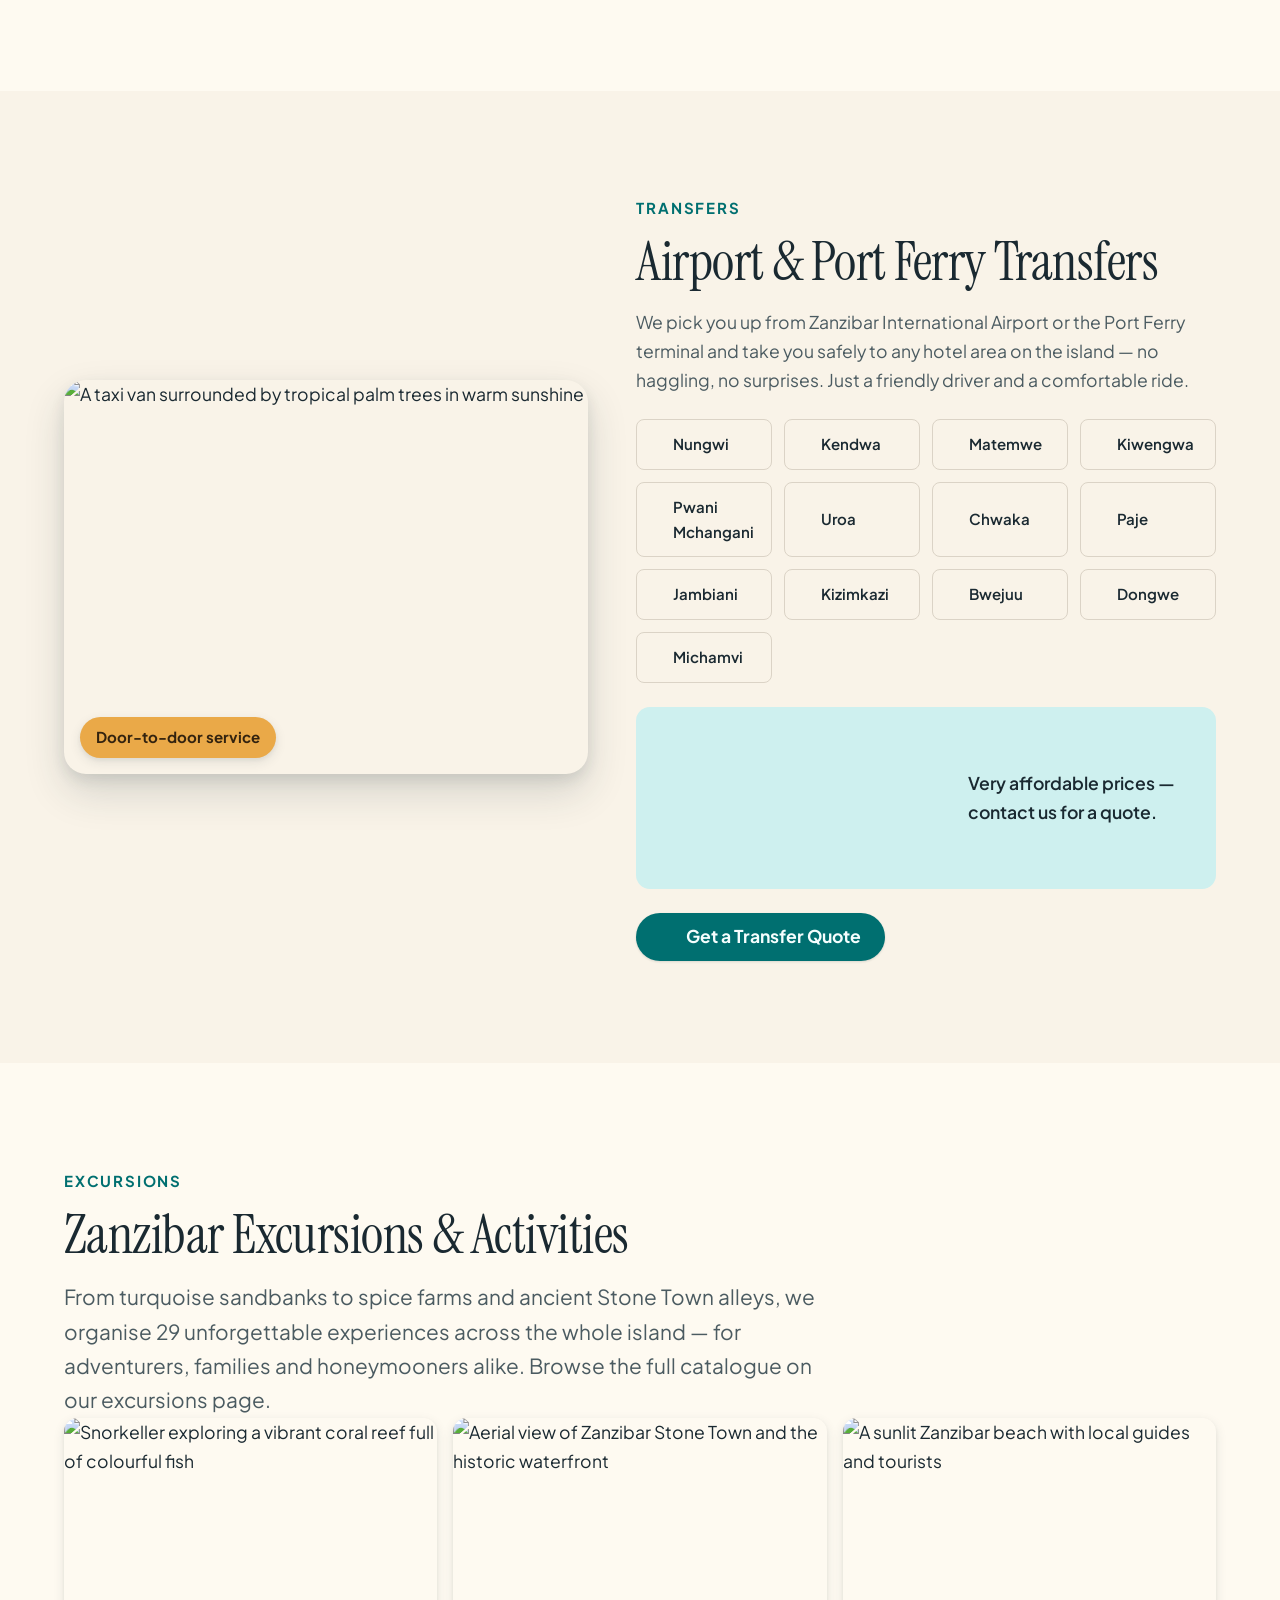
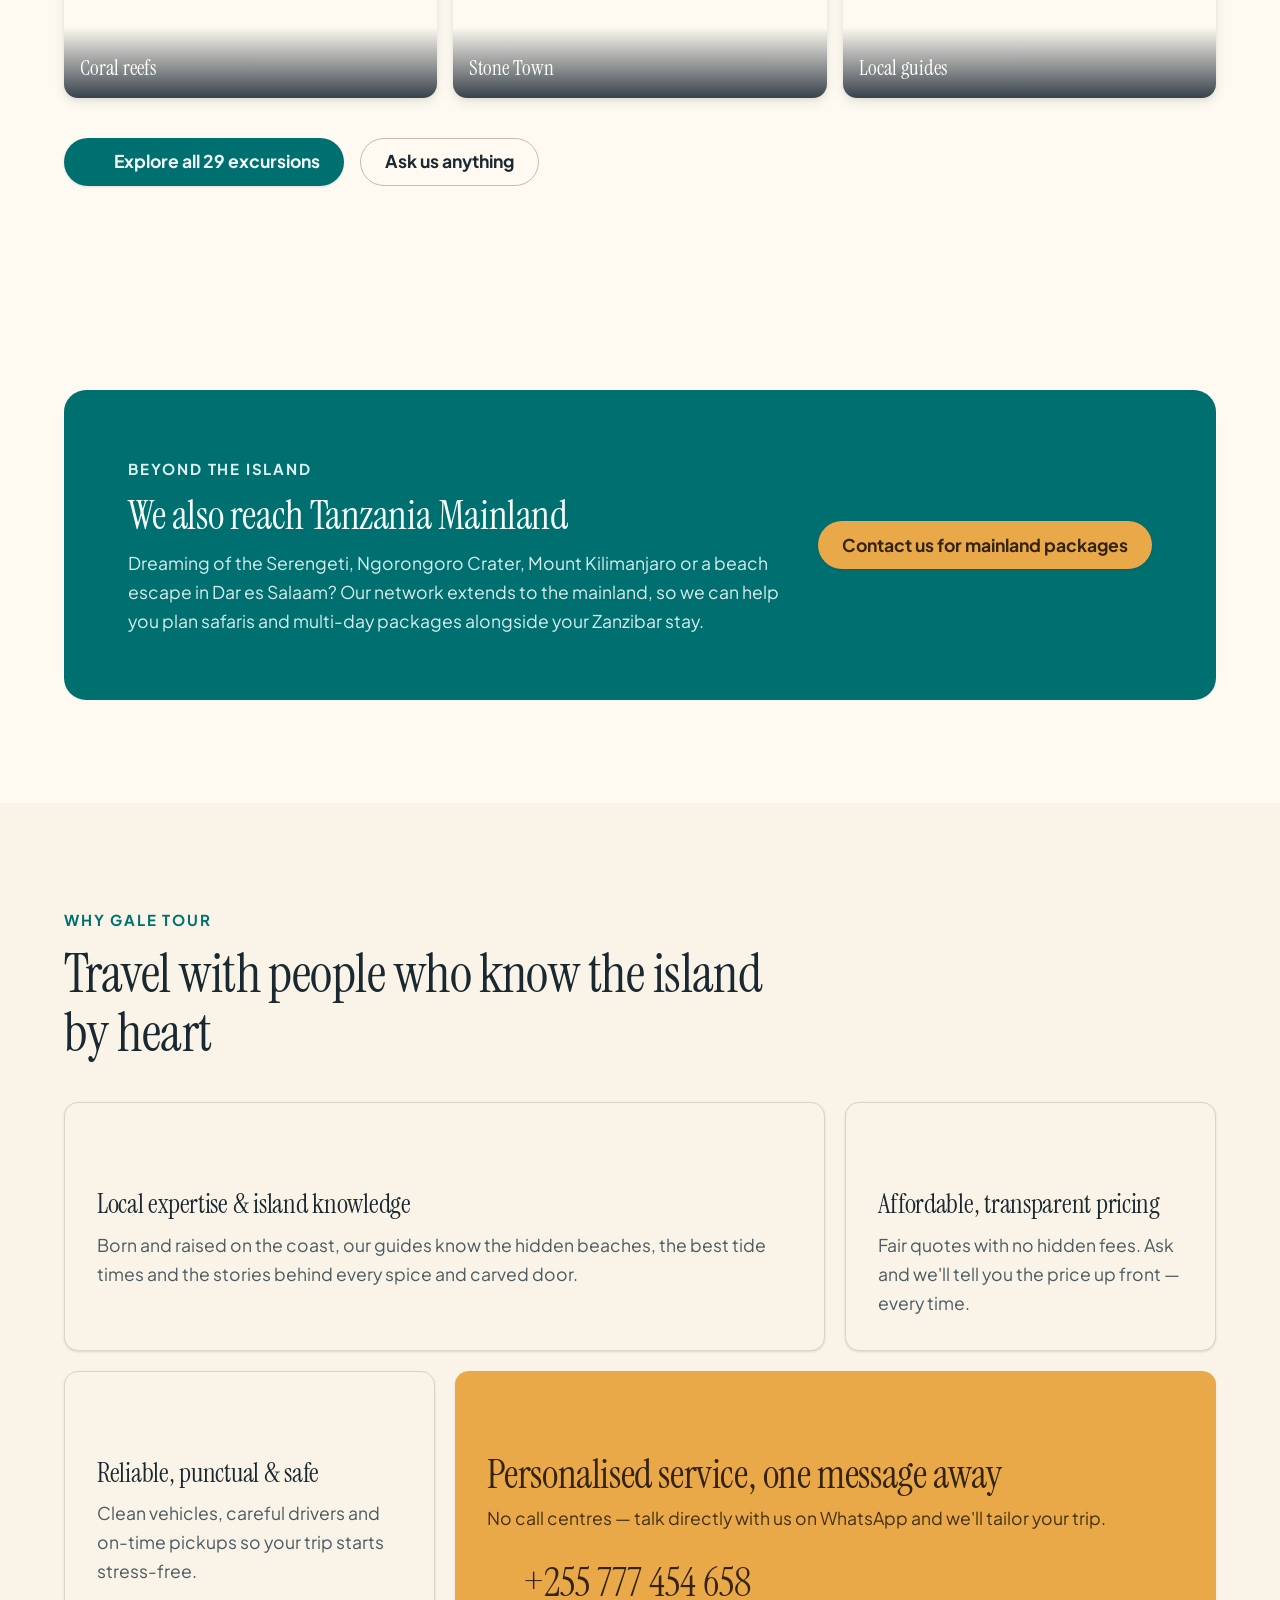
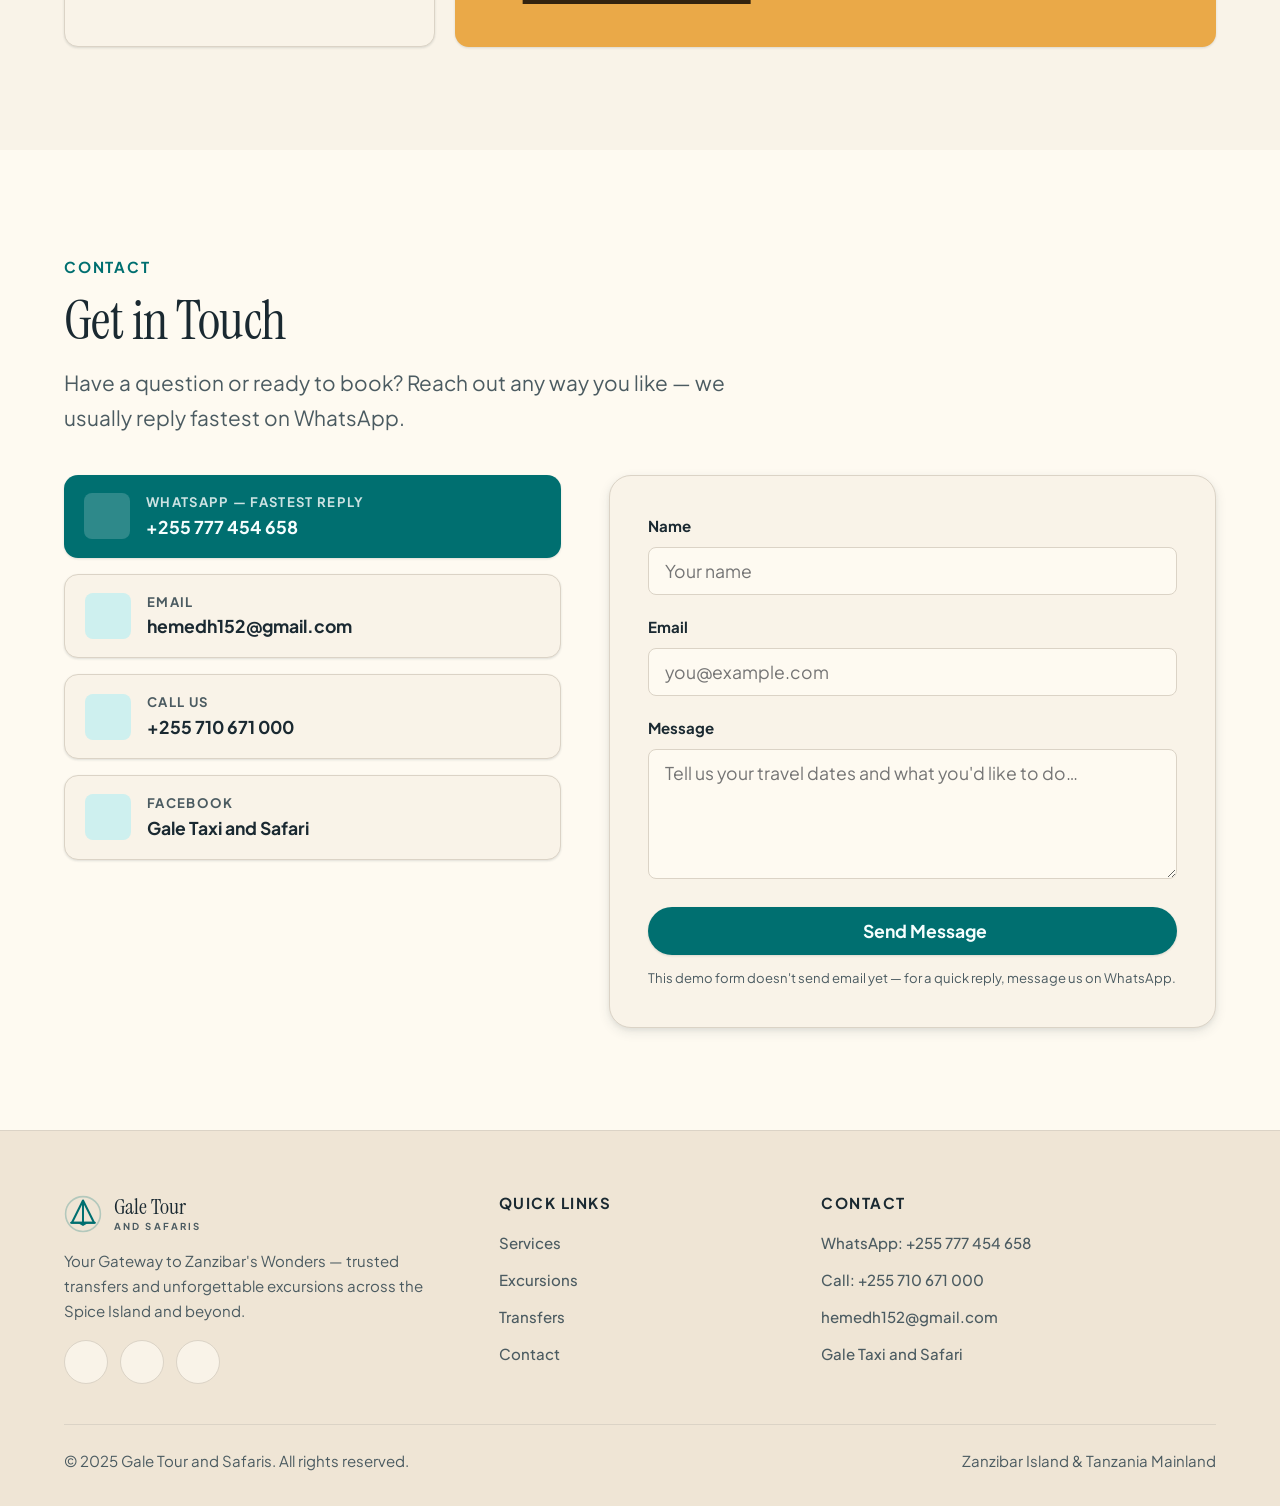
==== commit b6f1be26: "Wire real-photo slots (Nakupenda, Mnemba, Prison Island, Stone Town) with safe fallback; update Face" ====
--- a/gale-tour-safaris.html
+++ b/gale-tour-safaris.html
@@ -7,8 +7,8 @@
 <meta name="description" content="Trusted airport & ferry transfers and unforgettable guided excursions across Zanzibar Island and Tanzania Mainland. Affordable rates, local expertise." />
 
 <!-- ============ SEO / SOCIAL (helps Google & link previews) ============
-     TODO: after you buy a domain, replace YOUR-DOMAIN.com everywhere below. -->
-<link rel="canonical" href="https://YOUR-DOMAIN.com/" />
+     Live at https://galetour-safaris.netlify.app/ — update these URLs if you add a custom domain. -->
+<link rel="canonical" href="https://galetour-safaris.netlify.app/" />
 <meta name="keywords" content="Zanzibar tours, Zanzibar excursions, Zanzibar airport transfer, Stone Town tour, Nakupenda island, Mnemba snorkeling, dolphin tour Kizimkazi, spice tour Zanzibar, Prison Island, Gale Tour and Safaris, Zanzibar taxi, Zanzibar safari" />
 <meta name="author" content="Gale Tour and Safaris" />
 <meta name="robots" content="index, follow" />
@@ -19,7 +19,7 @@
 <meta property="og:site_name" content="Gale Tour and Safaris" />
 <meta property="og:title" content="Gale Tour and Safaris — Your Gateway to Zanzibar's Wonders" />
 <meta property="og:description" content="Trusted airport & ferry transfers and 29 unforgettable excursions across Zanzibar. Affordable rates, trusted local guides." />
-<meta property="og:url" content="https://YOUR-DOMAIN.com/" />
+<meta property="og:url" content="https://galetour-safaris.netlify.app/" />
 <meta property="og:image" content="https://loremflickr.com/1200/630/zanzibar,beach,dhow" />
 <meta name="twitter:card" content="summary_large_image" />
 <meta name="twitter:title" content="Gale Tour and Safaris — Zanzibar Tours & Transfers" />
@@ -34,7 +34,7 @@
   "name": "Gale Tour and Safaris",
   "description": "Zanzibar-based tourism and transfer company offering airport & ferry transfers and 29 guided excursions across Zanzibar Island and Tanzania Mainland.",
   "image": "https://loremflickr.com/1200/630/zanzibar,beach,dhow",
-  "url": "https://YOUR-DOMAIN.com/",
+  "url": "https://galetour-safaris.netlify.app/",
   "telephone": "+255710671000",
   "email": "hemedh152@gmail.com",
   "priceRange": "$$",
@@ -54,7 +54,7 @@
   },
   "sameAs": [
     "https://wa.me/255777454658",
-    "https://www.facebook.com/search/top?q=Gale%20Taxi%20and%20Safari"
+    "https://www.facebook.com/share/p/1Ddovm4Abu/"
   ]
 }
 </script>
@@ -229,7 +229,7 @@
 
       <div class="exc-gallery reveal" aria-hidden="false">
         <figure><img src="https://loremflickr.com/700/520/coral,reef?lock=103" alt="Snorkeller exploring a vibrant coral reef full of colourful fish" width="700" height="520" loading="lazy" /><figcaption>Coral reefs</figcaption></figure>
-        <figure><img src="https://loremflickr.com/700/520/stonetown,zanzibar?lock=104" alt="A narrow Stone Town alleyway with an ornate carved wooden door in warm light" width="700" height="520" loading="lazy" /><figcaption>Stone Town</figcaption></figure>
+        <figure><img src="assets/img/stone-town.jpg" onerror="this.onerror=null;this.src='https://loremflickr.com/700/520/stonetown,zanzibar?lock=104'" alt="Aerial view of Zanzibar Stone Town and the historic waterfront" width="700" height="520" loading="lazy" /><figcaption>Stone Town</figcaption></figure>
         <figure><img src="https://loremflickr.com/700/520/zanzibar,beach?lock=105" alt="A sunlit Zanzibar beach with local guides and tourists" width="700" height="520" loading="lazy" /><figcaption>Local guides</figcaption></figure>
       </div>
 
@@ -312,7 +312,7 @@
             <span class="ic"><svg data-lucide="phone"></svg></span>
             <span class="meta"><span>Call us</span><strong>+255 710 671 000</strong></span>
           </a>
-          <a class="contact-row" href="https://www.facebook.com/search/top?q=Gale%20Taxi%20and%20Safari" target="_blank" rel="noopener noreferrer">
+          <a class="contact-row" href="https://www.facebook.com/share/p/1Ddovm4Abu/" target="_blank" rel="noopener noreferrer">
             <span class="ic"><svg data-lucide="facebook"></svg></span>
             <span class="meta"><span>Facebook</span><strong>Gale Taxi and Safari</strong></span>
           </a>
@@ -358,7 +358,7 @@
         <p class="tagline">Your Gateway to Zanzibar's Wonders — trusted transfers and unforgettable excursions across the Spice Island and beyond.</p>
         <div class="social">
           <a href="https://wa.me/255777454658" target="_blank" rel="noopener noreferrer" aria-label="WhatsApp"><svg data-lucide="message-circle"></svg></a>
-          <a href="https://www.facebook.com/search/top?q=Gale%20Taxi%20and%20Safari" target="_blank" rel="noopener noreferrer" aria-label="Facebook"><svg data-lucide="facebook"></svg></a>
+          <a href="https://www.facebook.com/share/p/1Ddovm4Abu/" target="_blank" rel="noopener noreferrer" aria-label="Facebook"><svg data-lucide="facebook"></svg></a>
           <a href="mailto:hemedh152@gmail.com" aria-label="Email"><svg data-lucide="mail"></svg></a>
         </div>
       </div>
@@ -377,7 +377,7 @@
           <li><a href="https://wa.me/255777454658" target="_blank" rel="noopener noreferrer">WhatsApp: +255 777 454 658</a></li>
           <li><a href="tel:+255710671000">Call: +255 710 671 000</a></li>
           <li><a href="mailto:hemedh152@gmail.com">hemedh152@gmail.com</a></li>
-          <li><a href="https://www.facebook.com/search/top?q=Gale%20Taxi%20and%20Safari" target="_blank" rel="noopener noreferrer">Gale Taxi and Safari</a></li>
+          <li><a href="https://www.facebook.com/share/p/1Ddovm4Abu/" target="_blank" rel="noopener noreferrer">Gale Taxi and Safari</a></li>
         </ul>
       </div>
     </div>
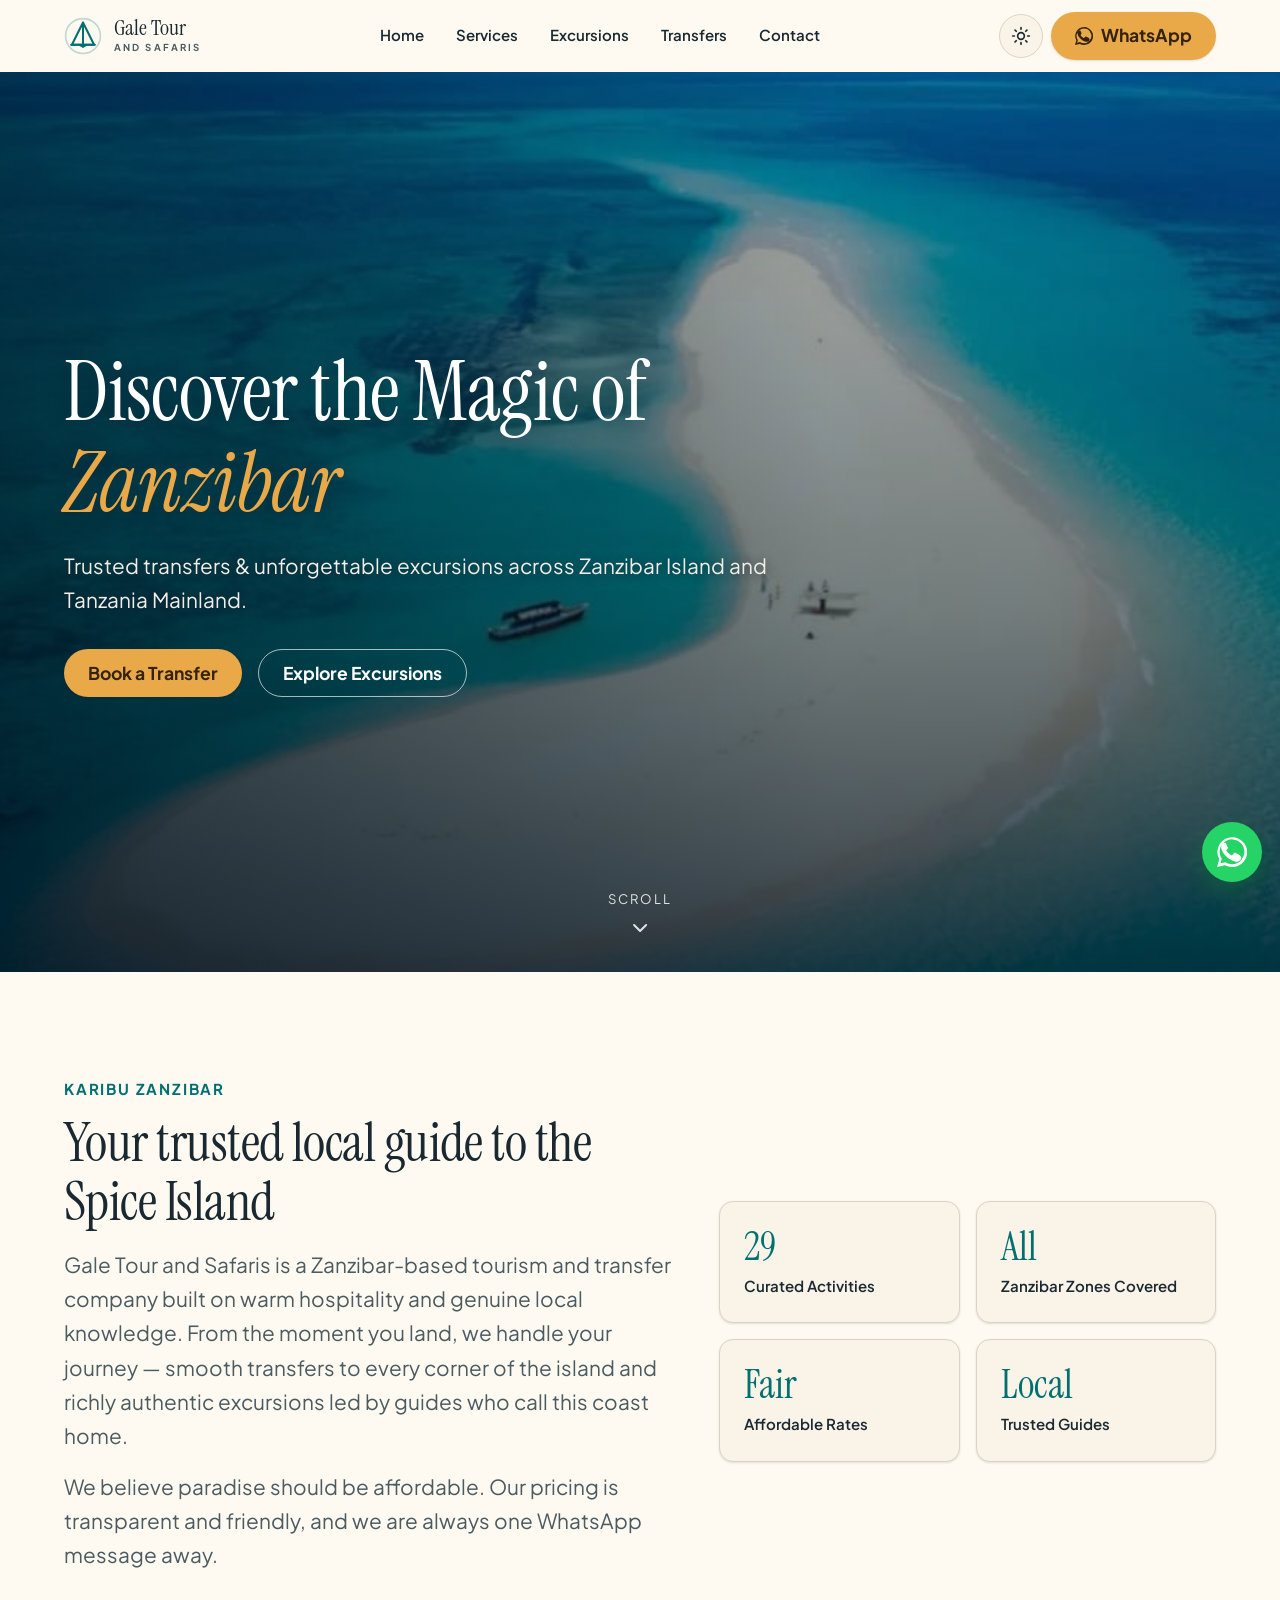
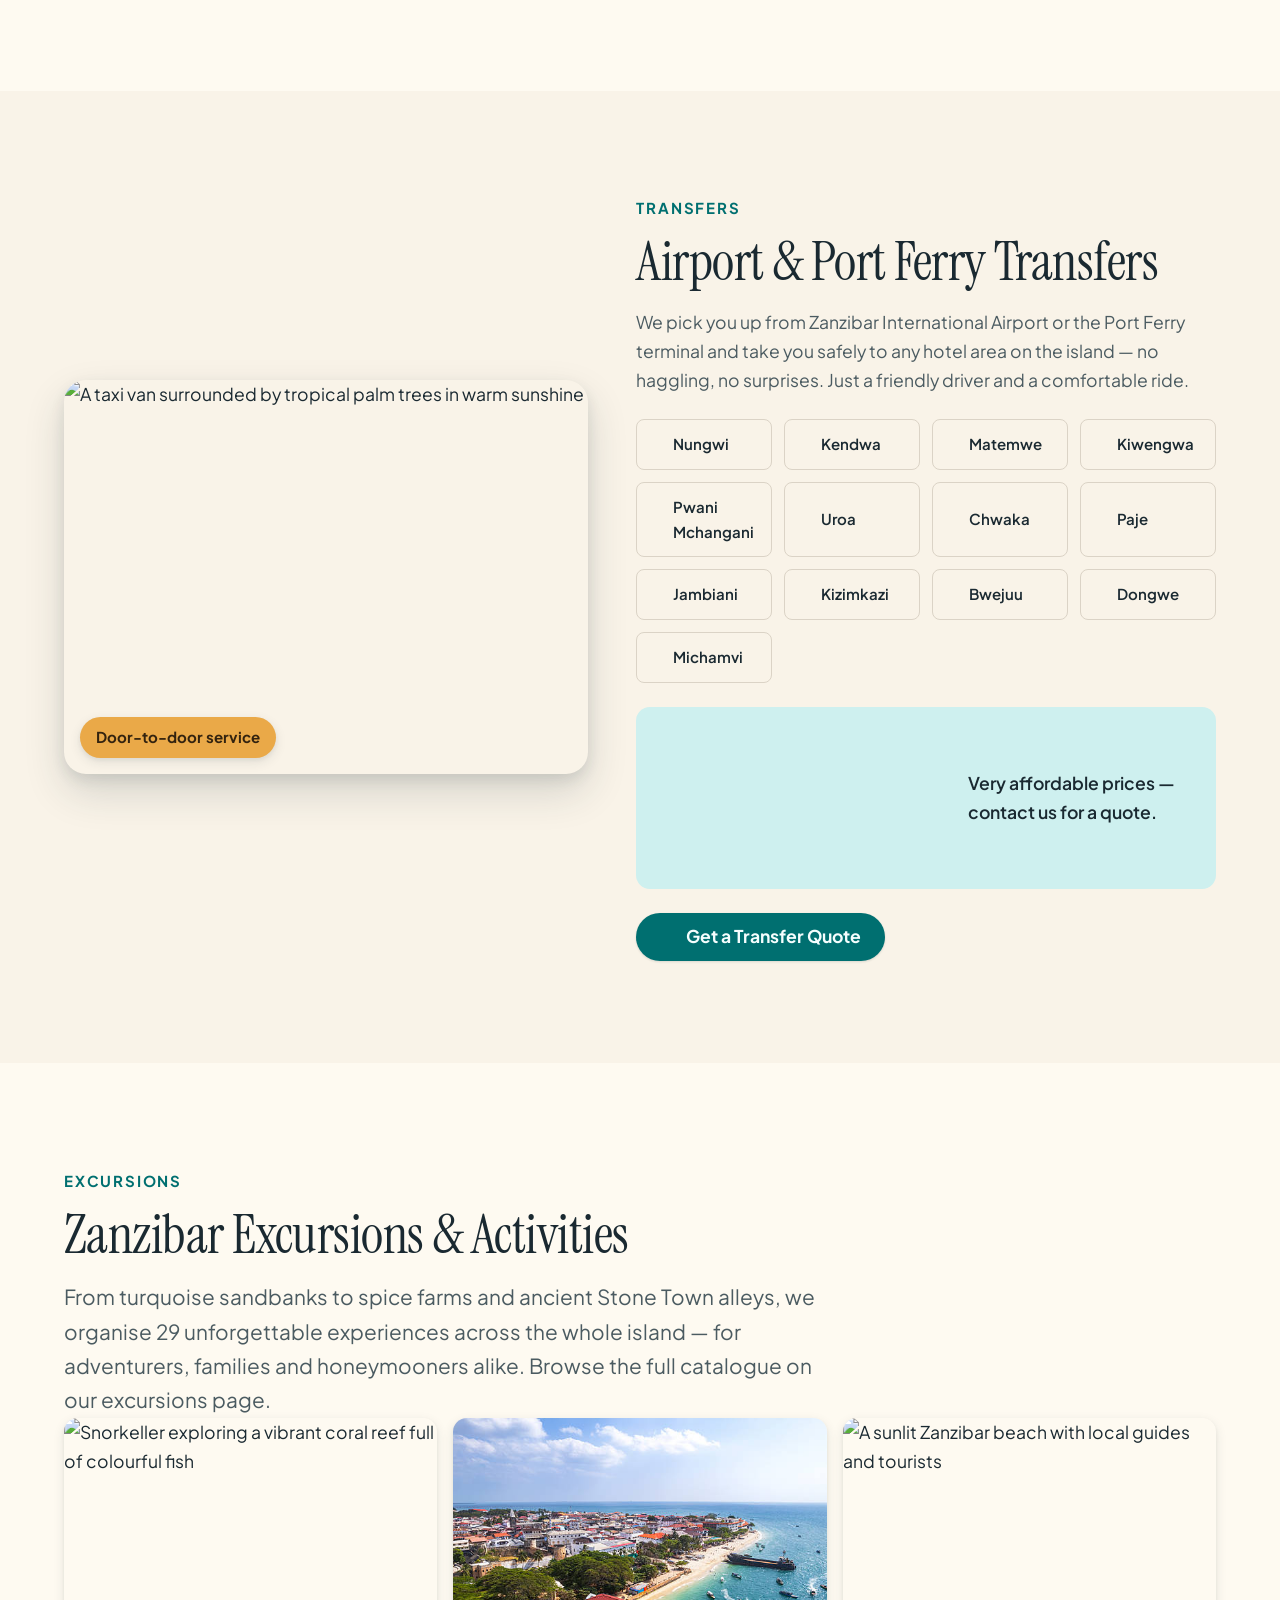
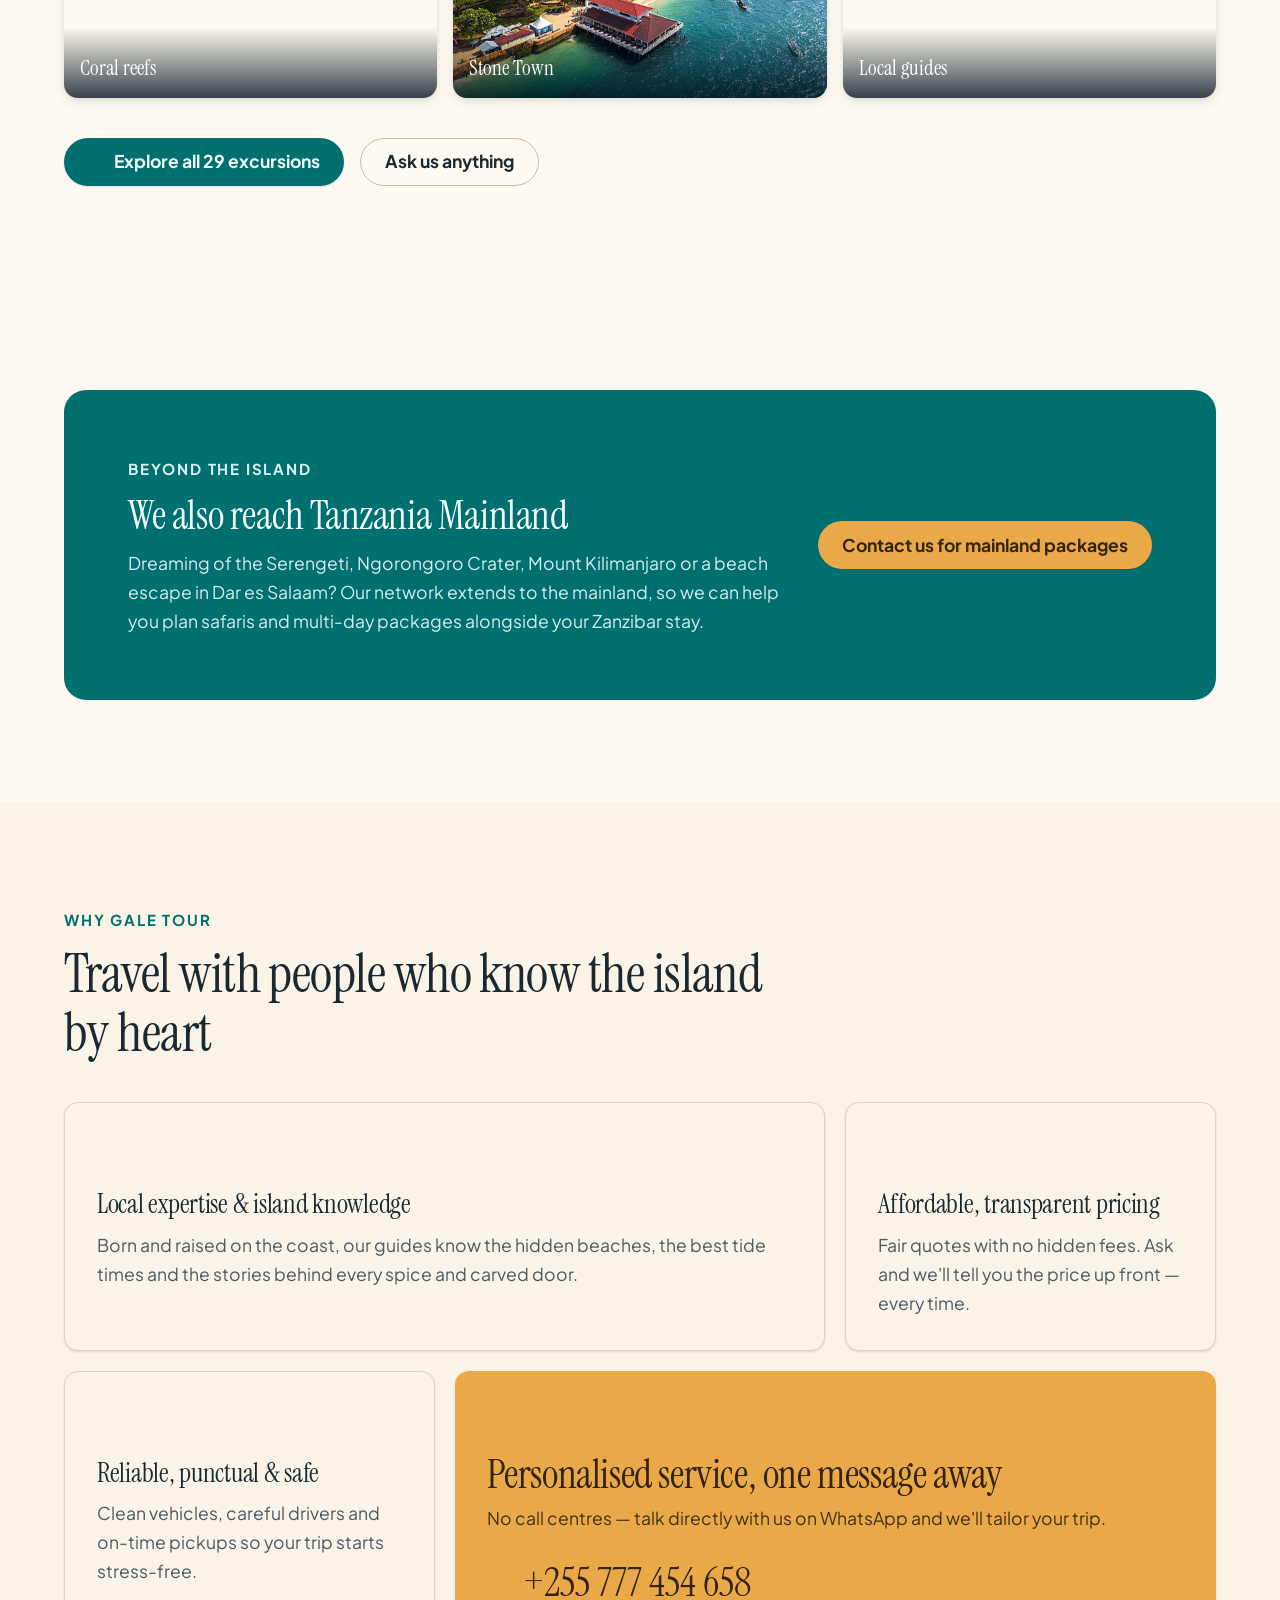
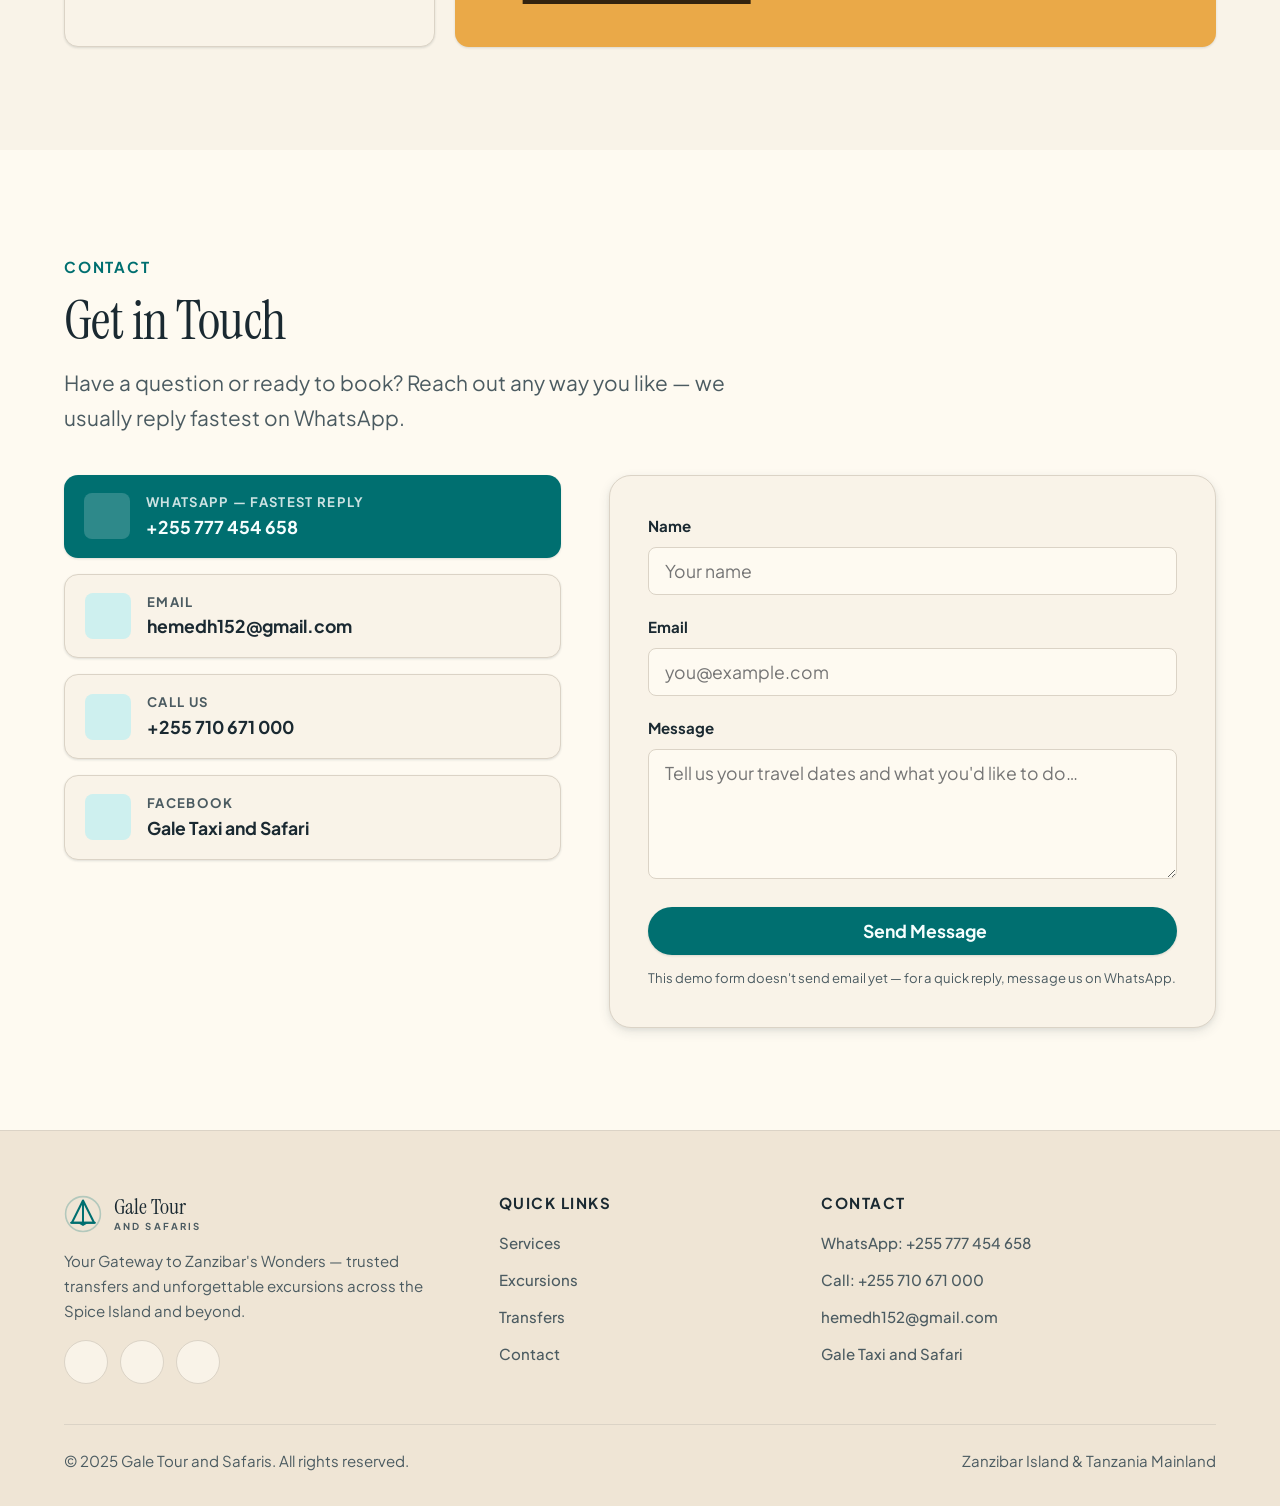
==== commit 95f633b6: "Use the boat photo (nakupenda.jpg) as the hero image, with fallback" ====
--- a/gale-tour-safaris.html
+++ b/gale-tour-safaris.html
@@ -142,7 +142,7 @@
 
   <!-- =================== HERO =================== -->
   <section class="hero" id="home">
-    <img class="hero-img" src="https://loremflickr.com/1920/1280/zanzibar,beach,dhow?lock=101" alt="Zanzibar's turquoise lagoon with white sand and a traditional dhow sailing at golden hour" width="1920" height="1280" fetchpriority="high" loading="eager" />
+    <img class="hero-img" src="assets/img/nakupenda.jpg" onerror="this.onerror=null;this.src='https://loremflickr.com/1920/1280/zanzibar,beach,dhow?lock=101'" alt="A traditional wooden boat carrying tourists across Zanzibar's turquoise waters" width="1920" height="1280" fetchpriority="high" loading="eager" />
     <div class="container">
       <div class="hero-inner">
         <h1>Discover the Magic of <em>Zanzibar</em></h1>
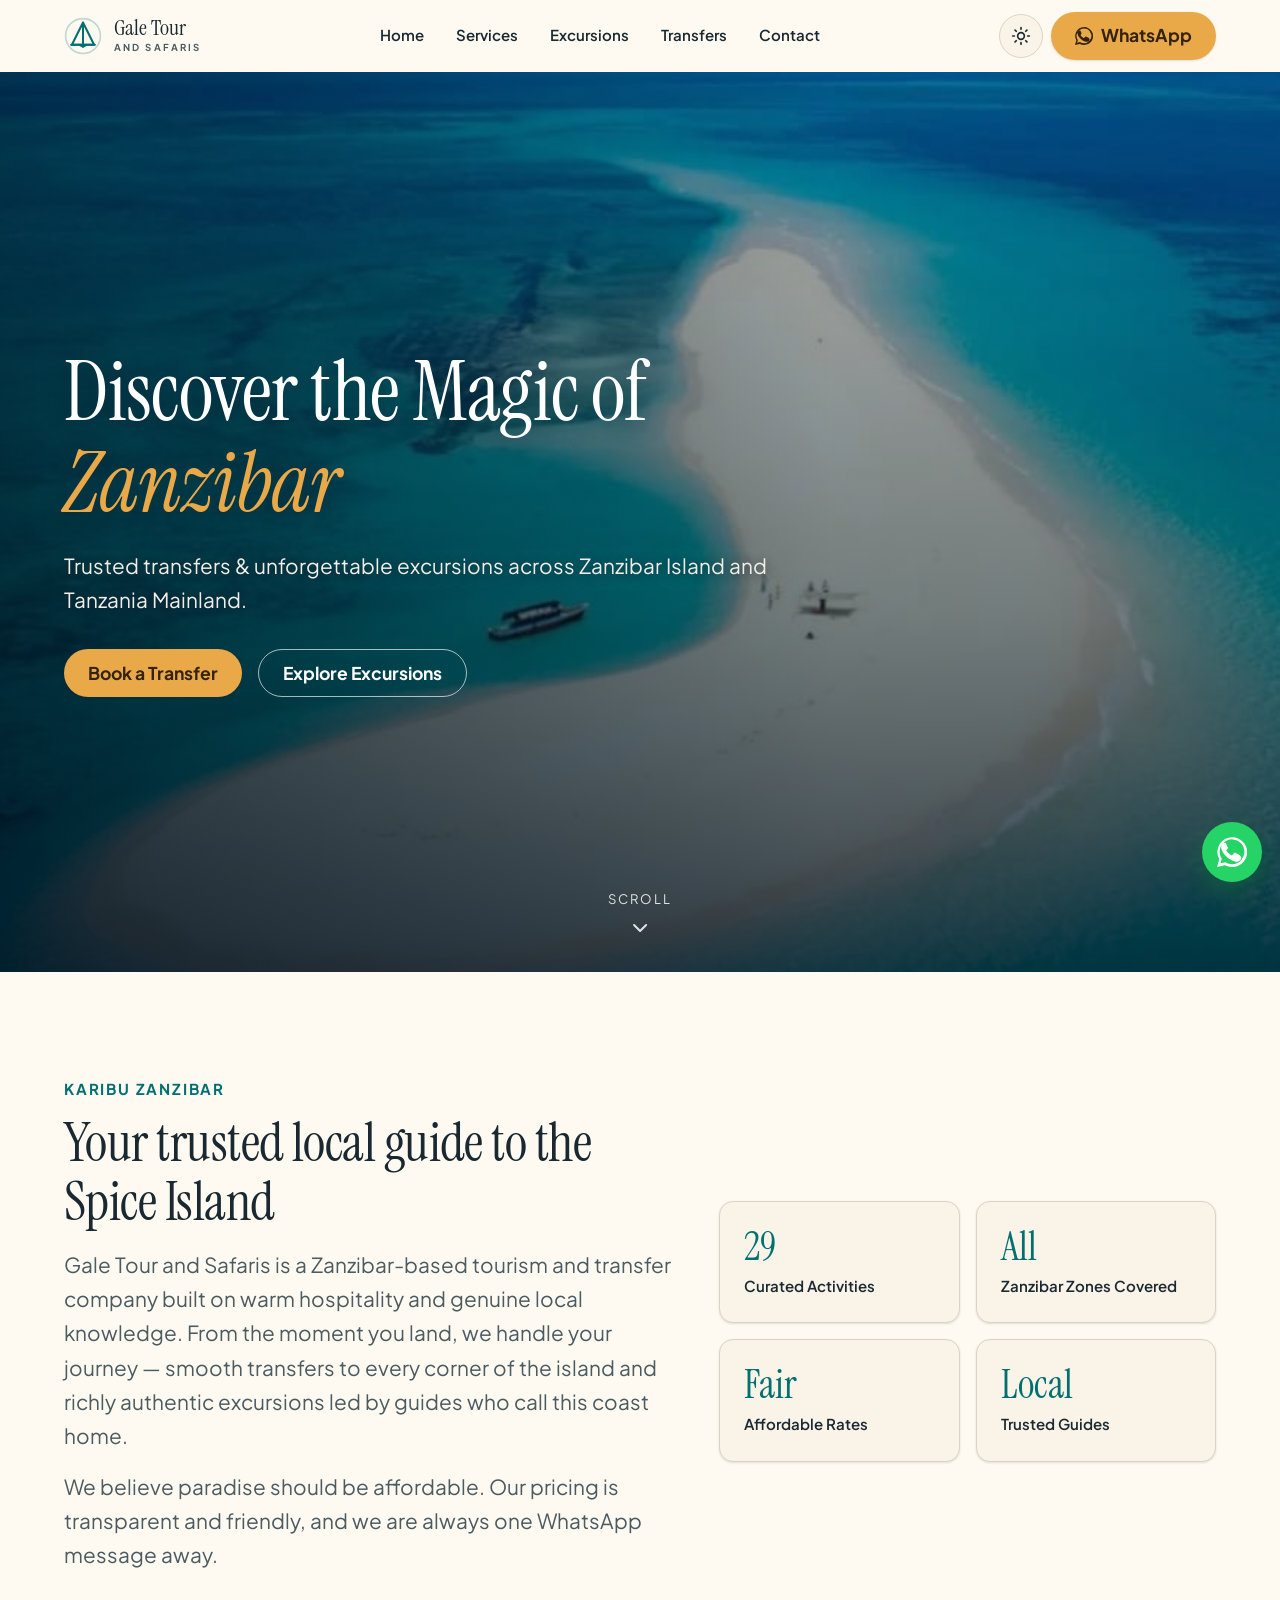
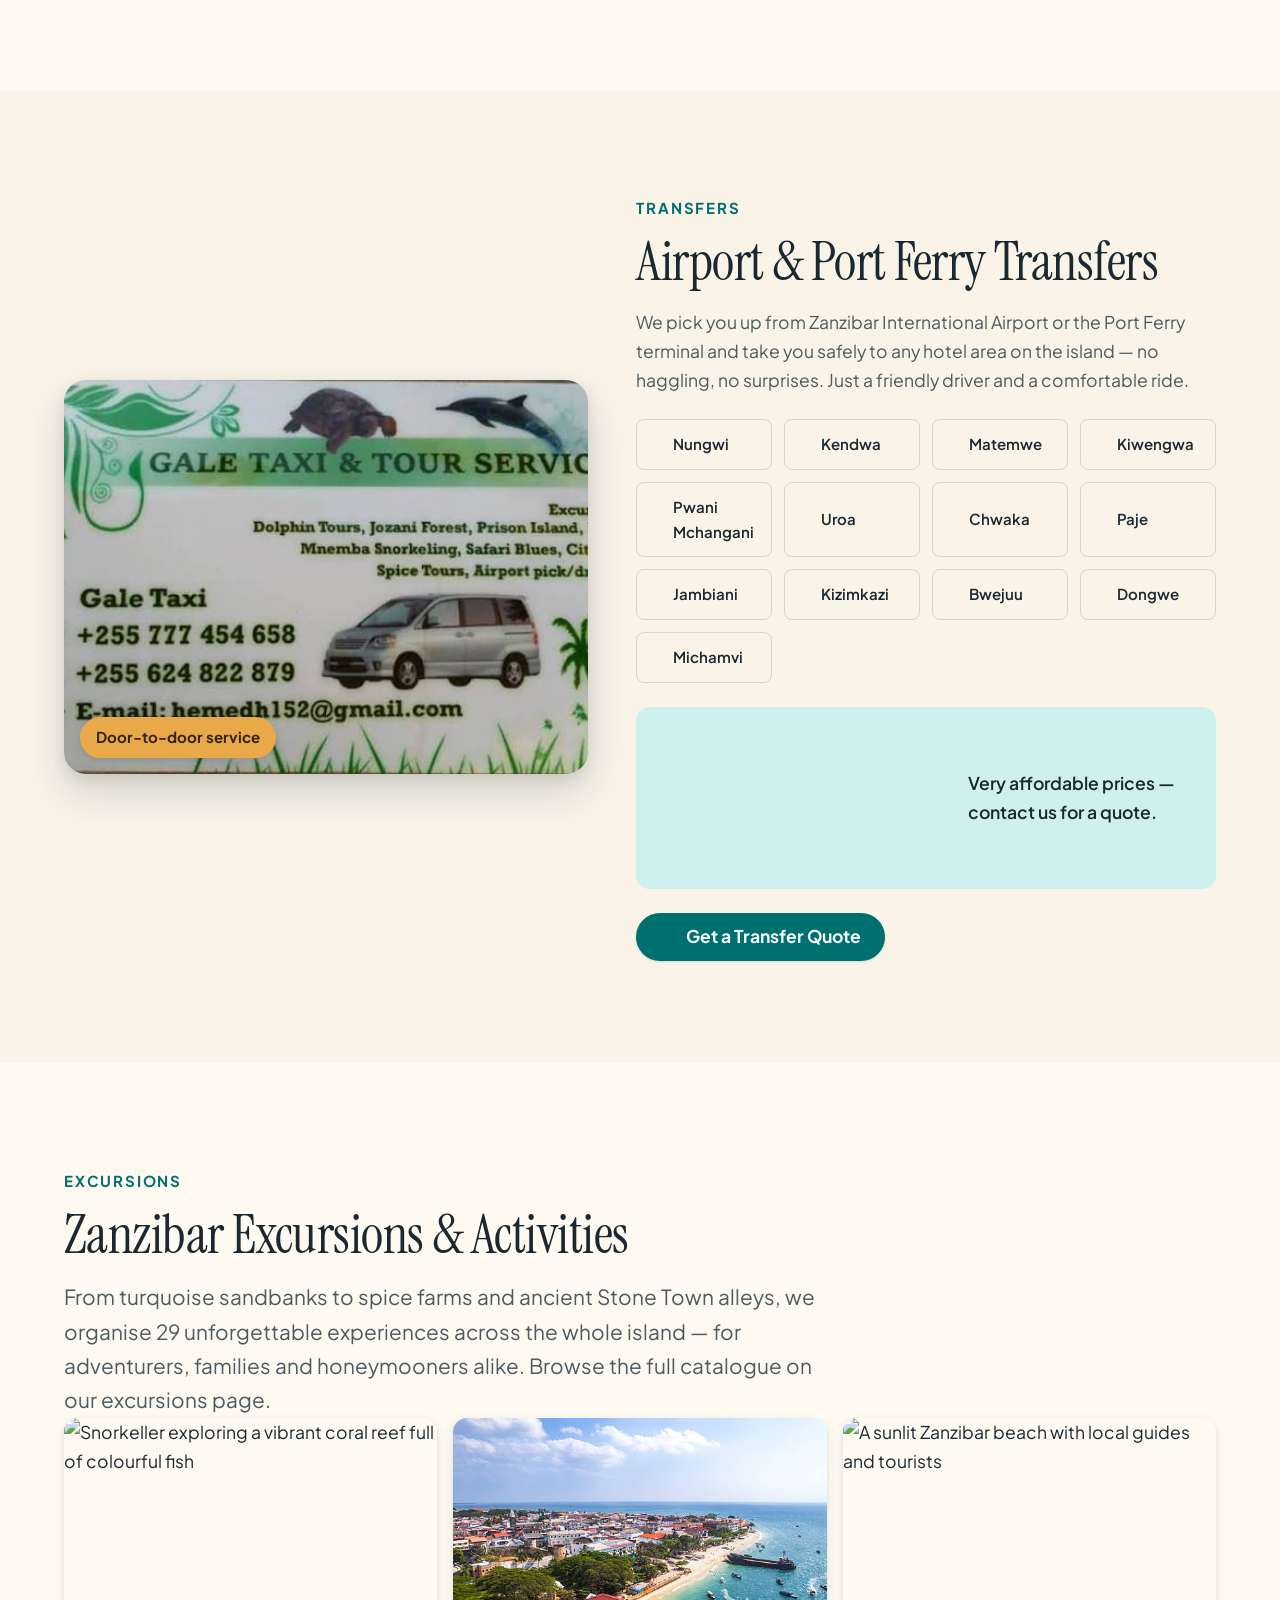
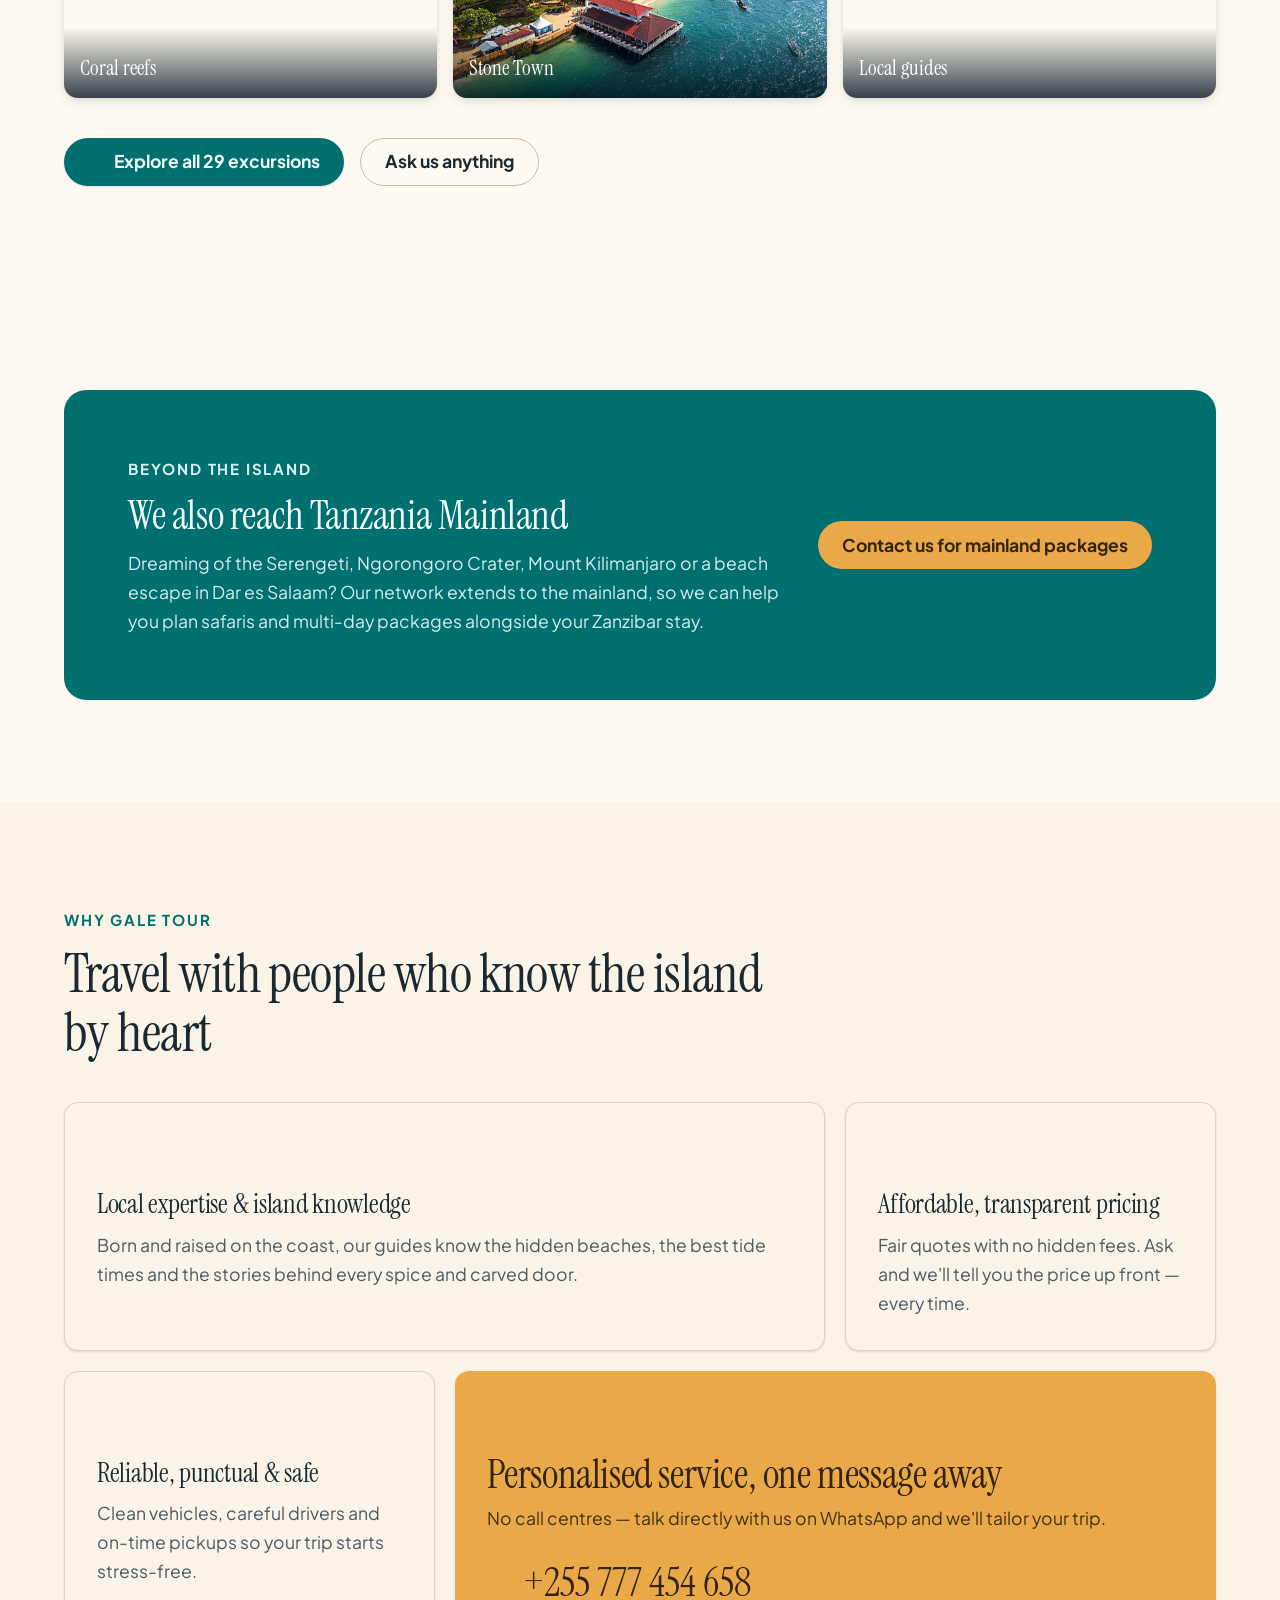
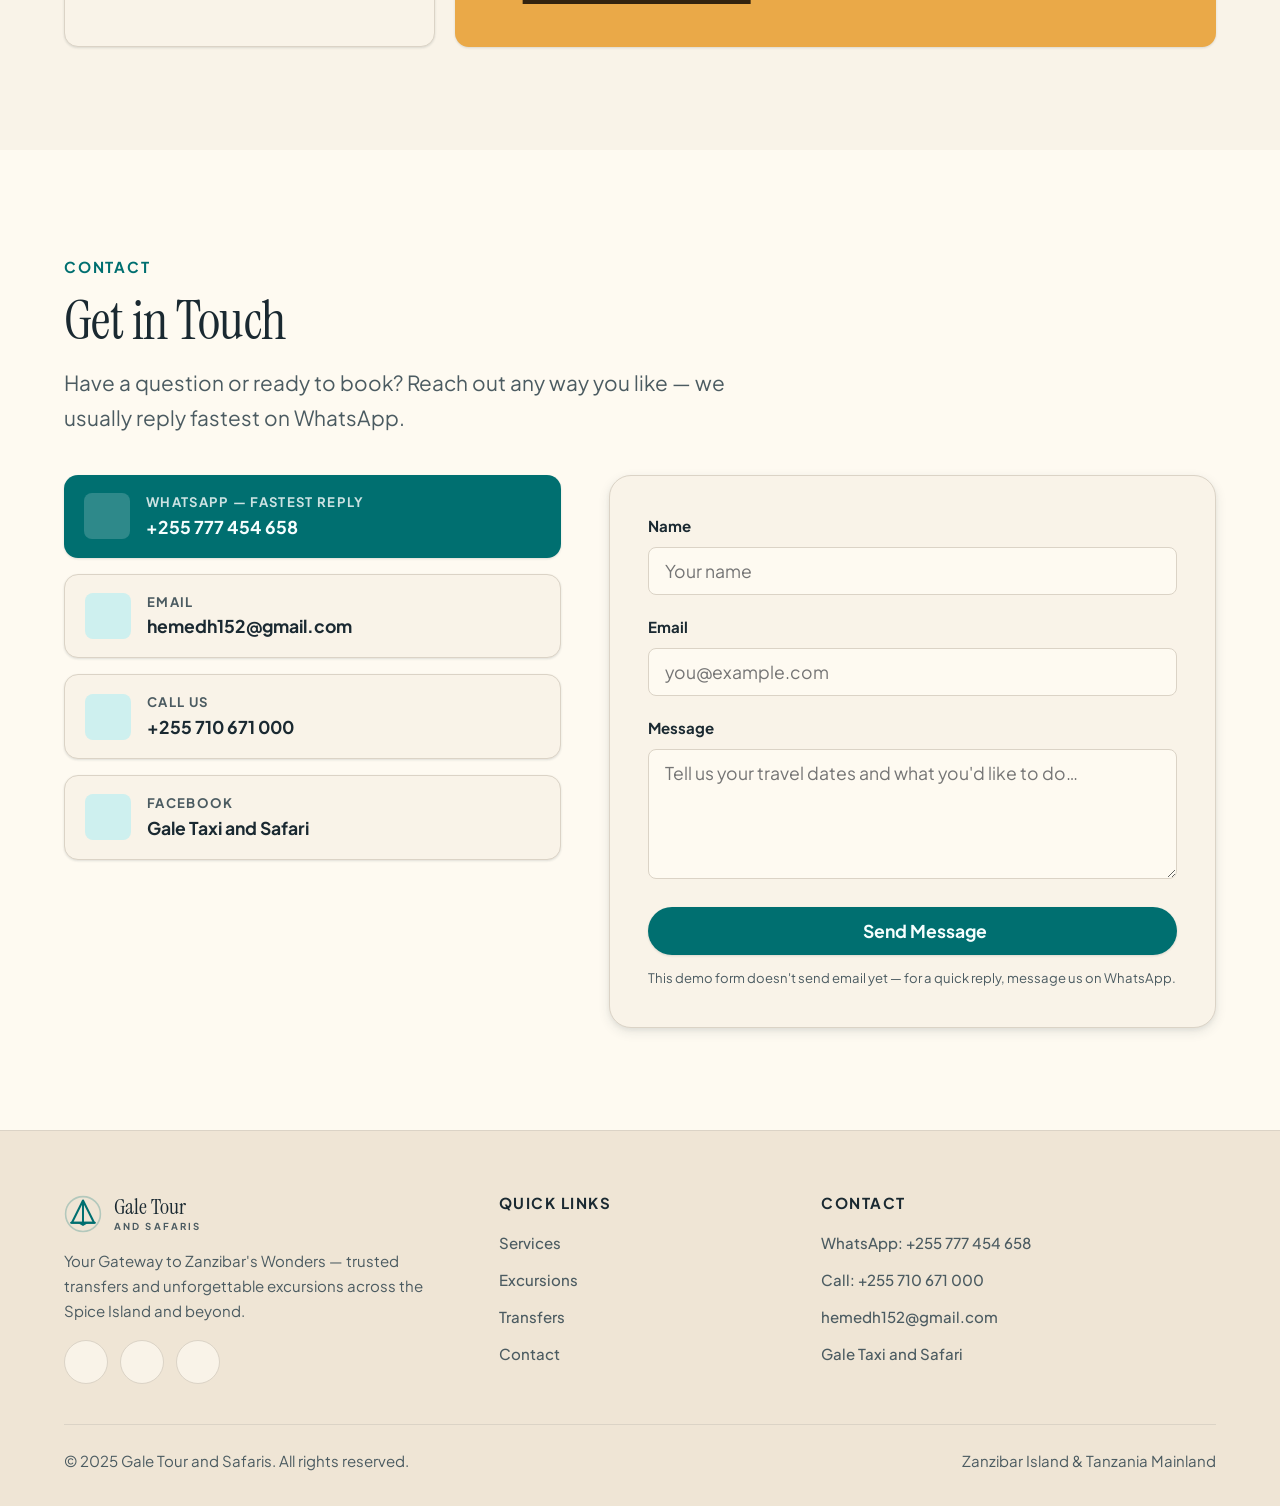
==== commit cef1dd64: "Use real transfer photo (door-to-door-service.jpg) in Transfers section" ====
--- a/gale-tour-safaris.html
+++ b/gale-tour-safaris.html
@@ -142,7 +142,7 @@
 
   <!-- =================== HERO =================== -->
   <section class="hero" id="home">
-    <img class="hero-img" src="assets/img/nakupenda.jpg" onerror="this.onerror=null;this.src='https://loremflickr.com/1920/1280/zanzibar,beach,dhow?lock=101'" alt="A traditional wooden boat carrying tourists across Zanzibar's turquoise waters" width="1920" height="1280" fetchpriority="high" loading="eager" />
+    <img class="hero-img" src="assets/img/nakupenda-island-tour.jpg" onerror="this.onerror=null;this.src='https://loremflickr.com/1920/1280/zanzibar,beach,dhow?lock=101'" alt="A traditional wooden boat carrying tourists across Zanzibar's turquoise waters" width="1920" height="1280" fetchpriority="high" loading="eager" />
     <div class="container">
       <div class="hero-inner">
         <h1>Discover the Magic of <em>Zanzibar</em></h1>
@@ -184,7 +184,7 @@
     <div class="container">
       <div class="transfer-grid">
         <div class="transfer-media reveal">
-          <img src="https://loremflickr.com/900/680/taxi,palm?lock=102" alt="A taxi van surrounded by tropical palm trees in warm sunshine" width="900" height="680" loading="lazy" />
+          <img src="assets/img/door-to-door-service.jpg" onerror="this.onerror=null;this.src='https://loremflickr.com/900/680/taxi,palm?lock=102'" alt="Gale Tour and Safaris vehicle ready for door-to-door airport and ferry transfers" width="900" height="680" loading="lazy" />
           <span class="badge-float">Door-to-door service</span>
         </div>
         <div class="reveal">
@@ -229,7 +229,7 @@
 
       <div class="exc-gallery reveal" aria-hidden="false">
         <figure><img src="https://loremflickr.com/700/520/coral,reef?lock=103" alt="Snorkeller exploring a vibrant coral reef full of colourful fish" width="700" height="520" loading="lazy" /><figcaption>Coral reefs</figcaption></figure>
-        <figure><img src="assets/img/stone-town.jpg" onerror="this.onerror=null;this.src='https://loremflickr.com/700/520/stonetown,zanzibar?lock=104'" alt="Aerial view of Zanzibar Stone Town and the historic waterfront" width="700" height="520" loading="lazy" /><figcaption>Stone Town</figcaption></figure>
+        <figure><img src="assets/img/stone-town-tour.jpg" onerror="this.onerror=null;this.src='https://loremflickr.com/700/520/stonetown,zanzibar?lock=104'" alt="Aerial view of Zanzibar Stone Town and the historic waterfront" width="700" height="520" loading="lazy" /><figcaption>Stone Town</figcaption></figure>
         <figure><img src="https://loremflickr.com/700/520/zanzibar,beach?lock=105" alt="A sunlit Zanzibar beach with local guides and tourists" width="700" height="520" loading="lazy" /><figcaption>Local guides</figcaption></figure>
       </div>
 
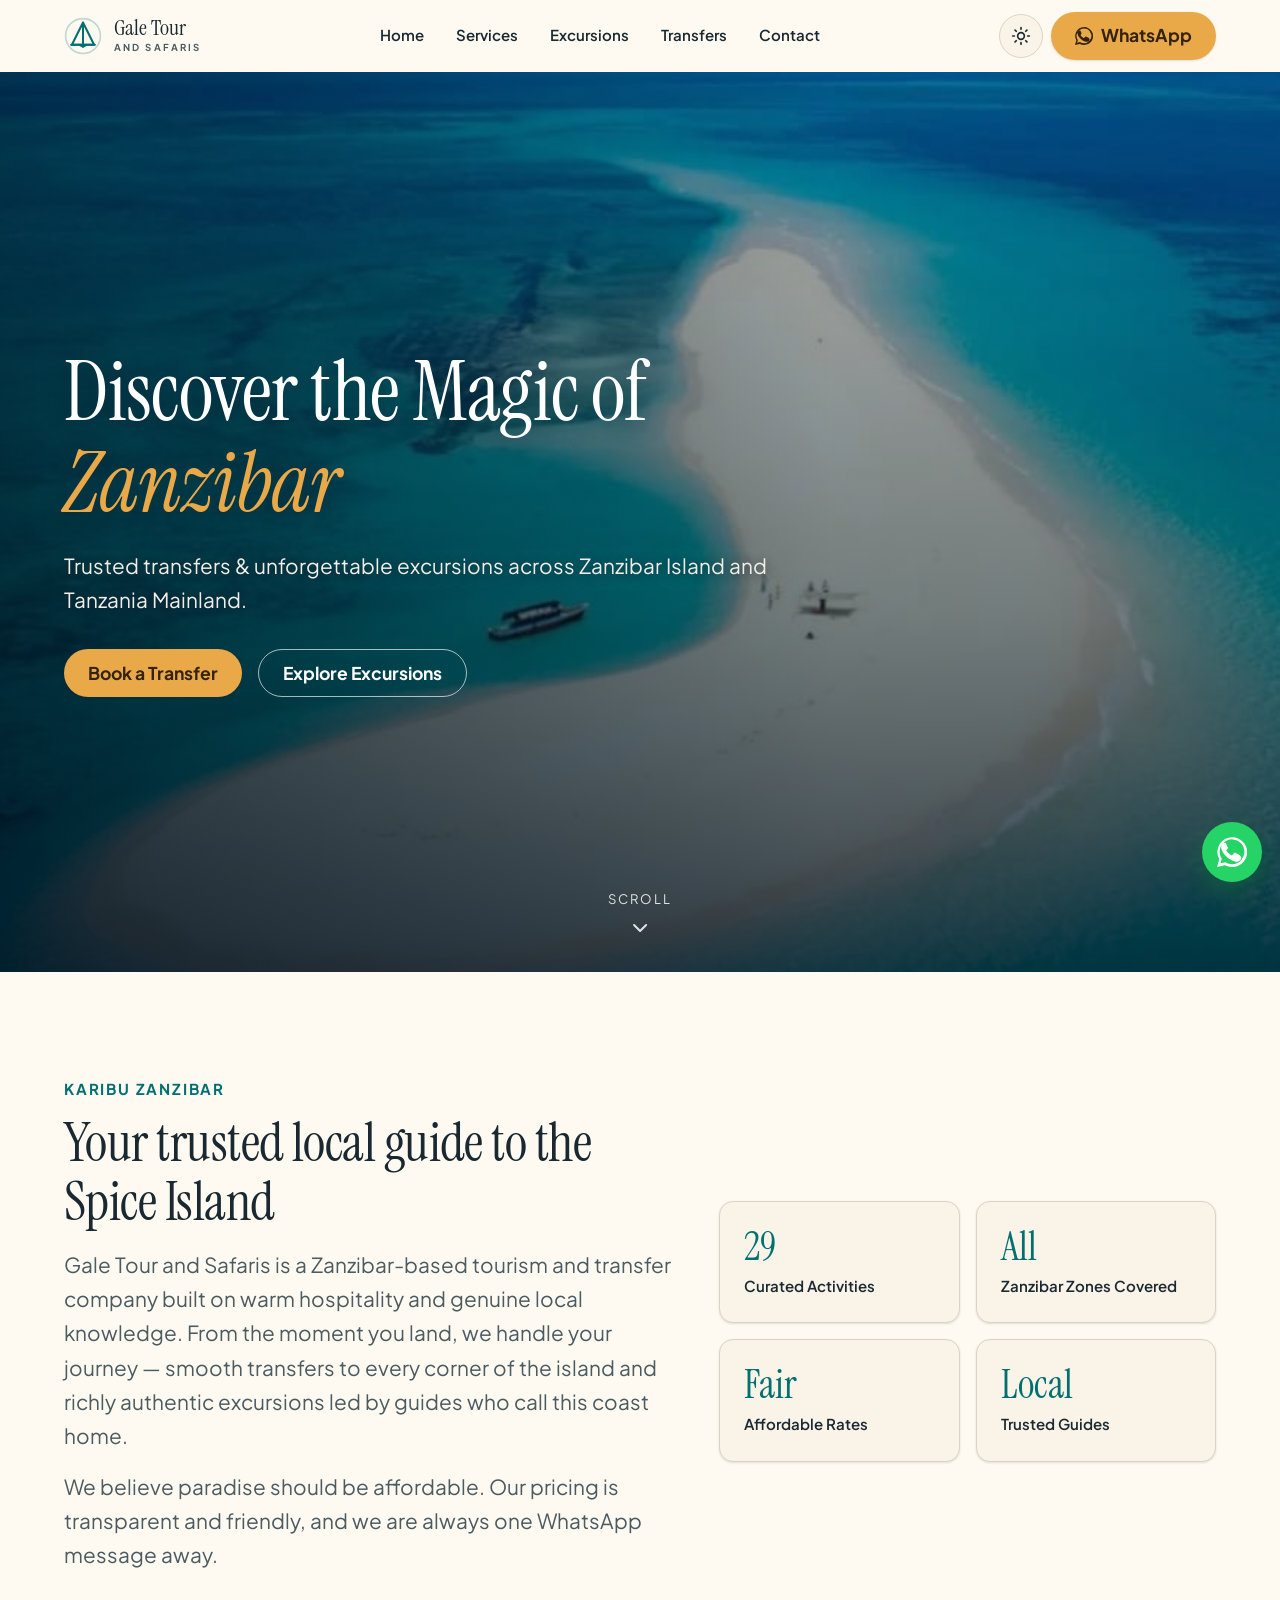
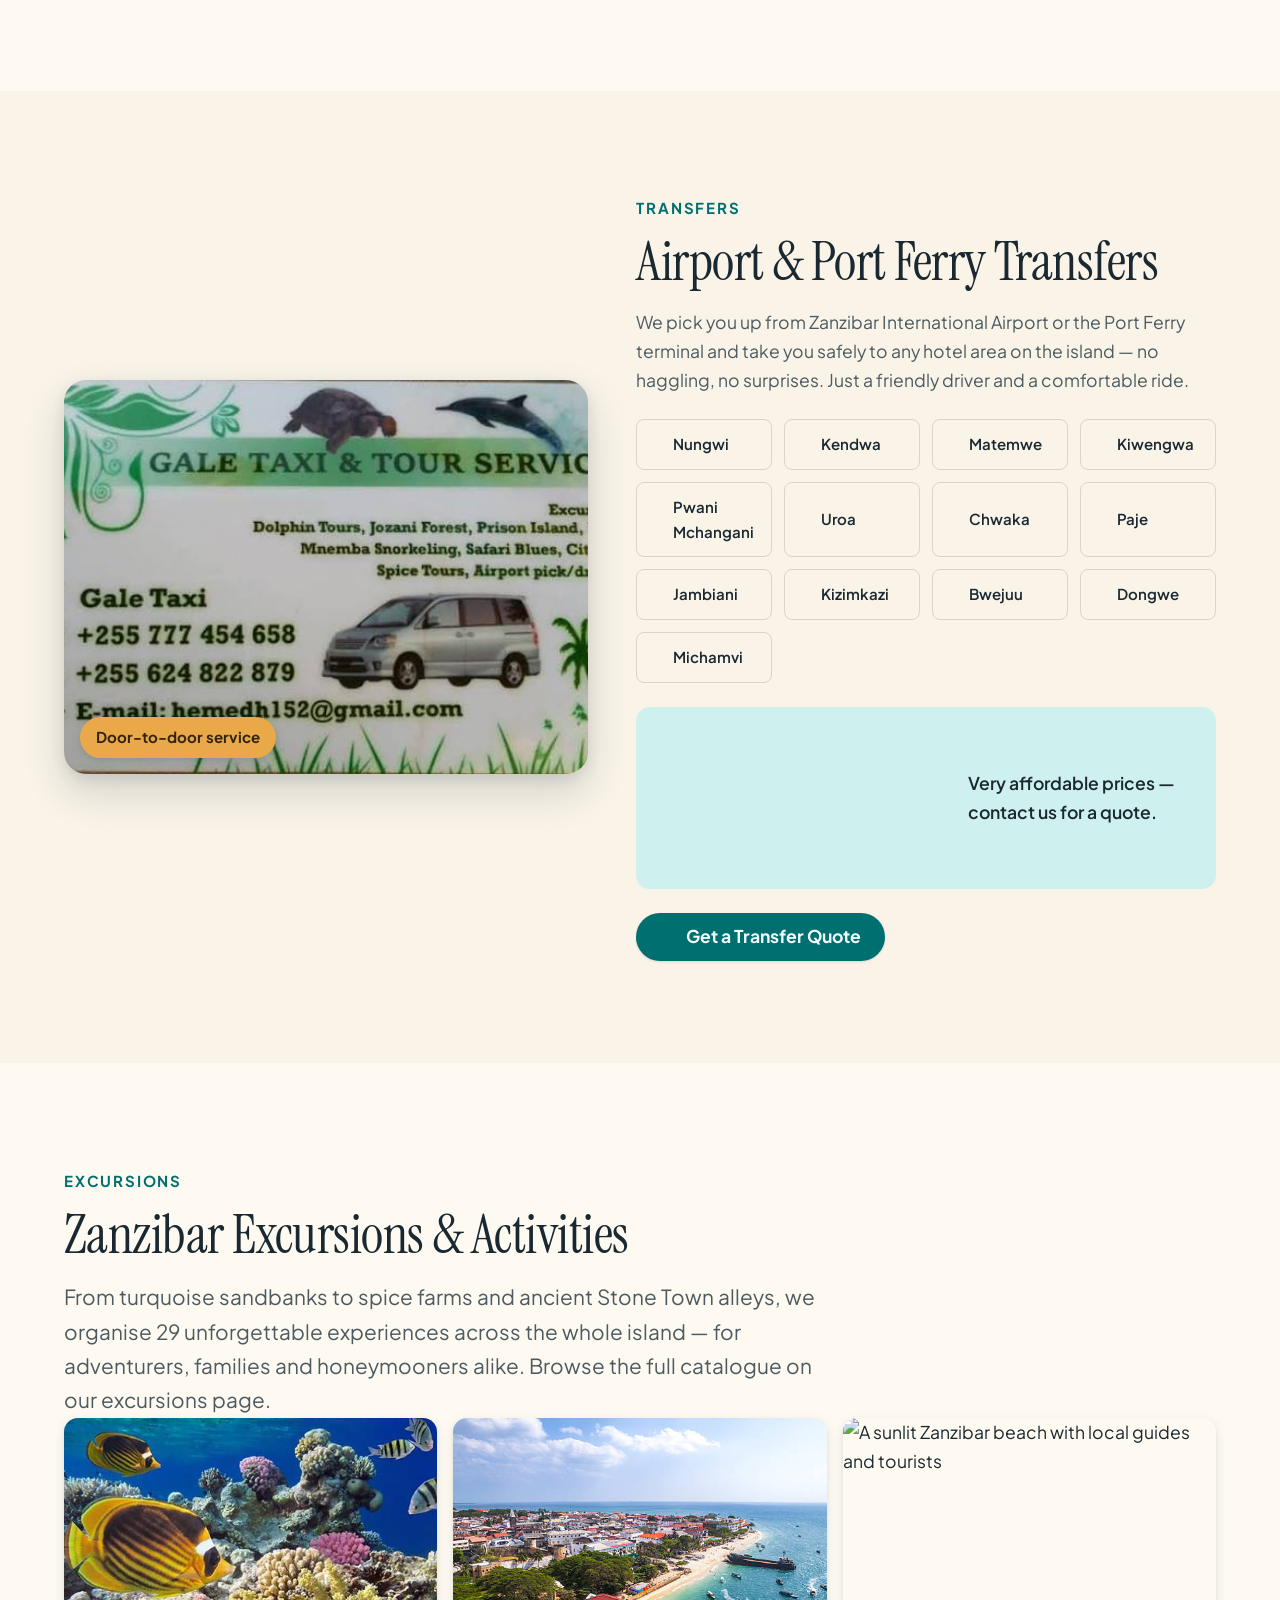
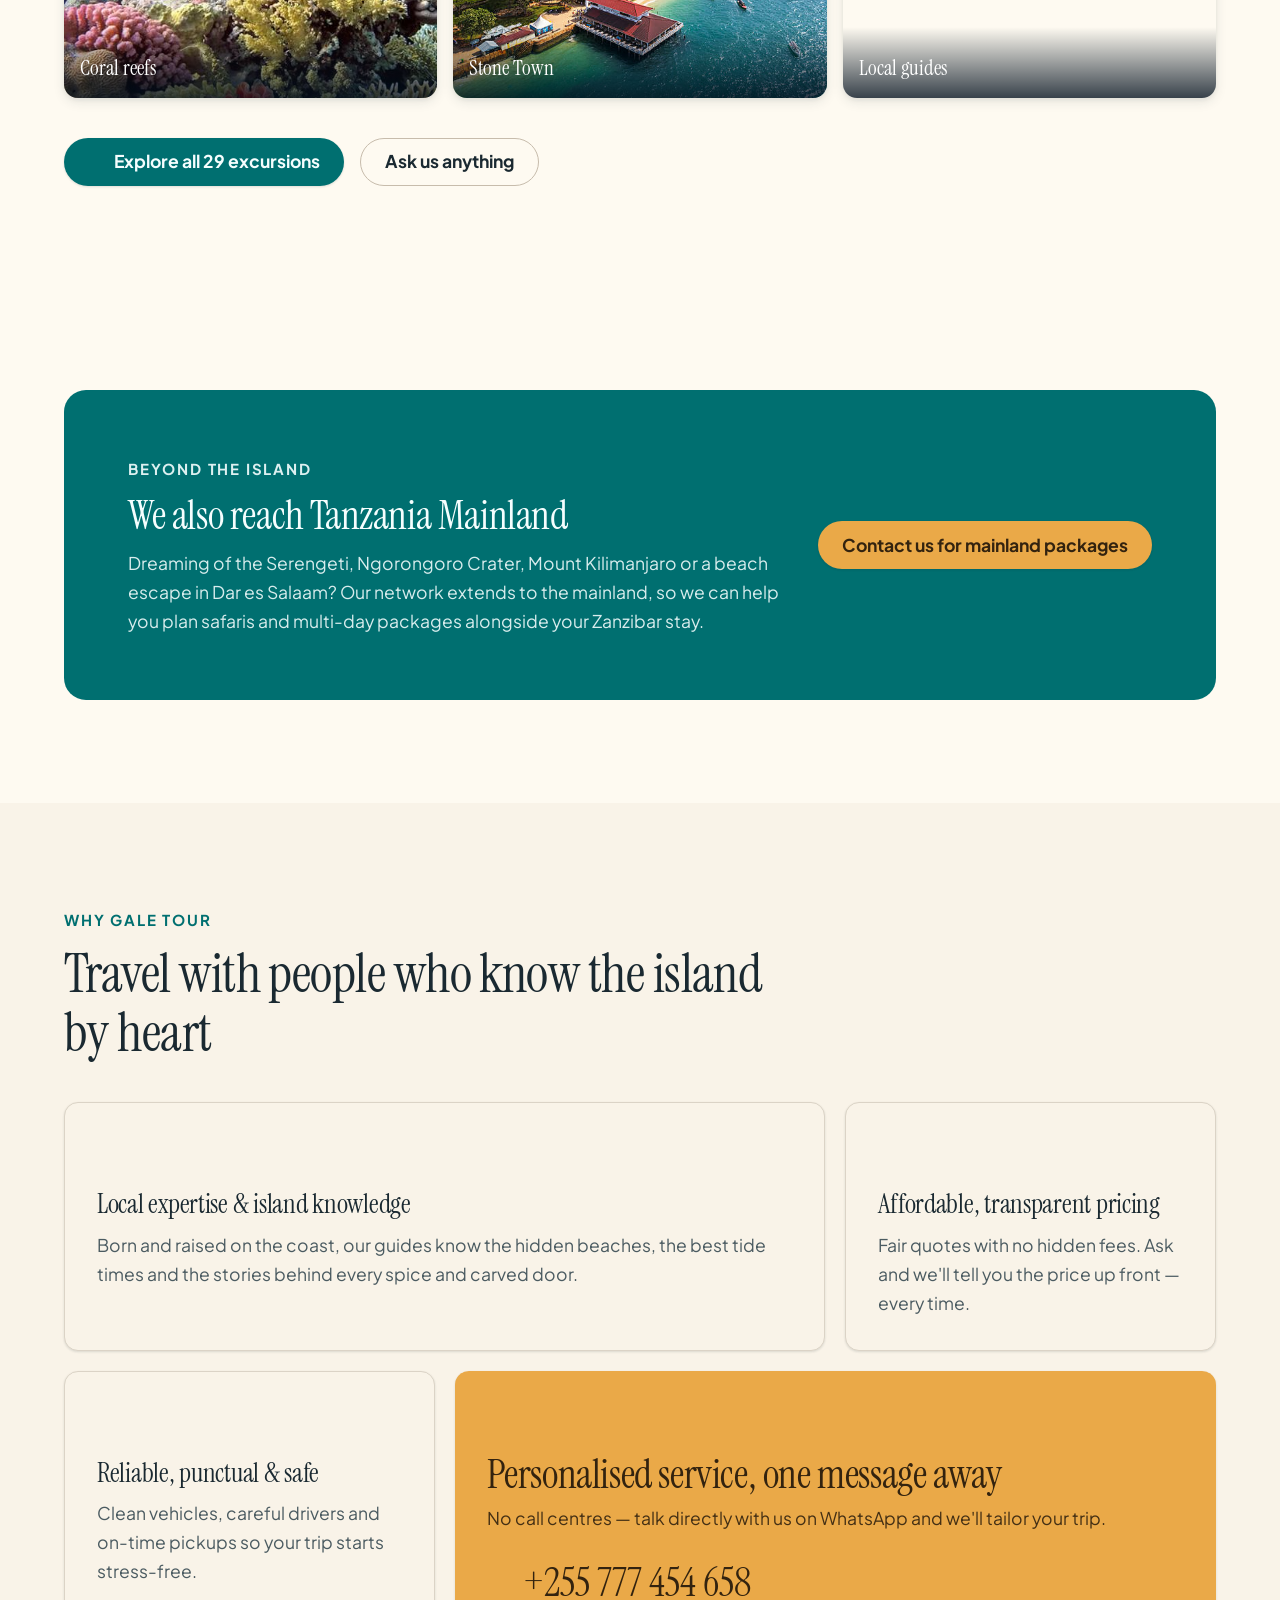
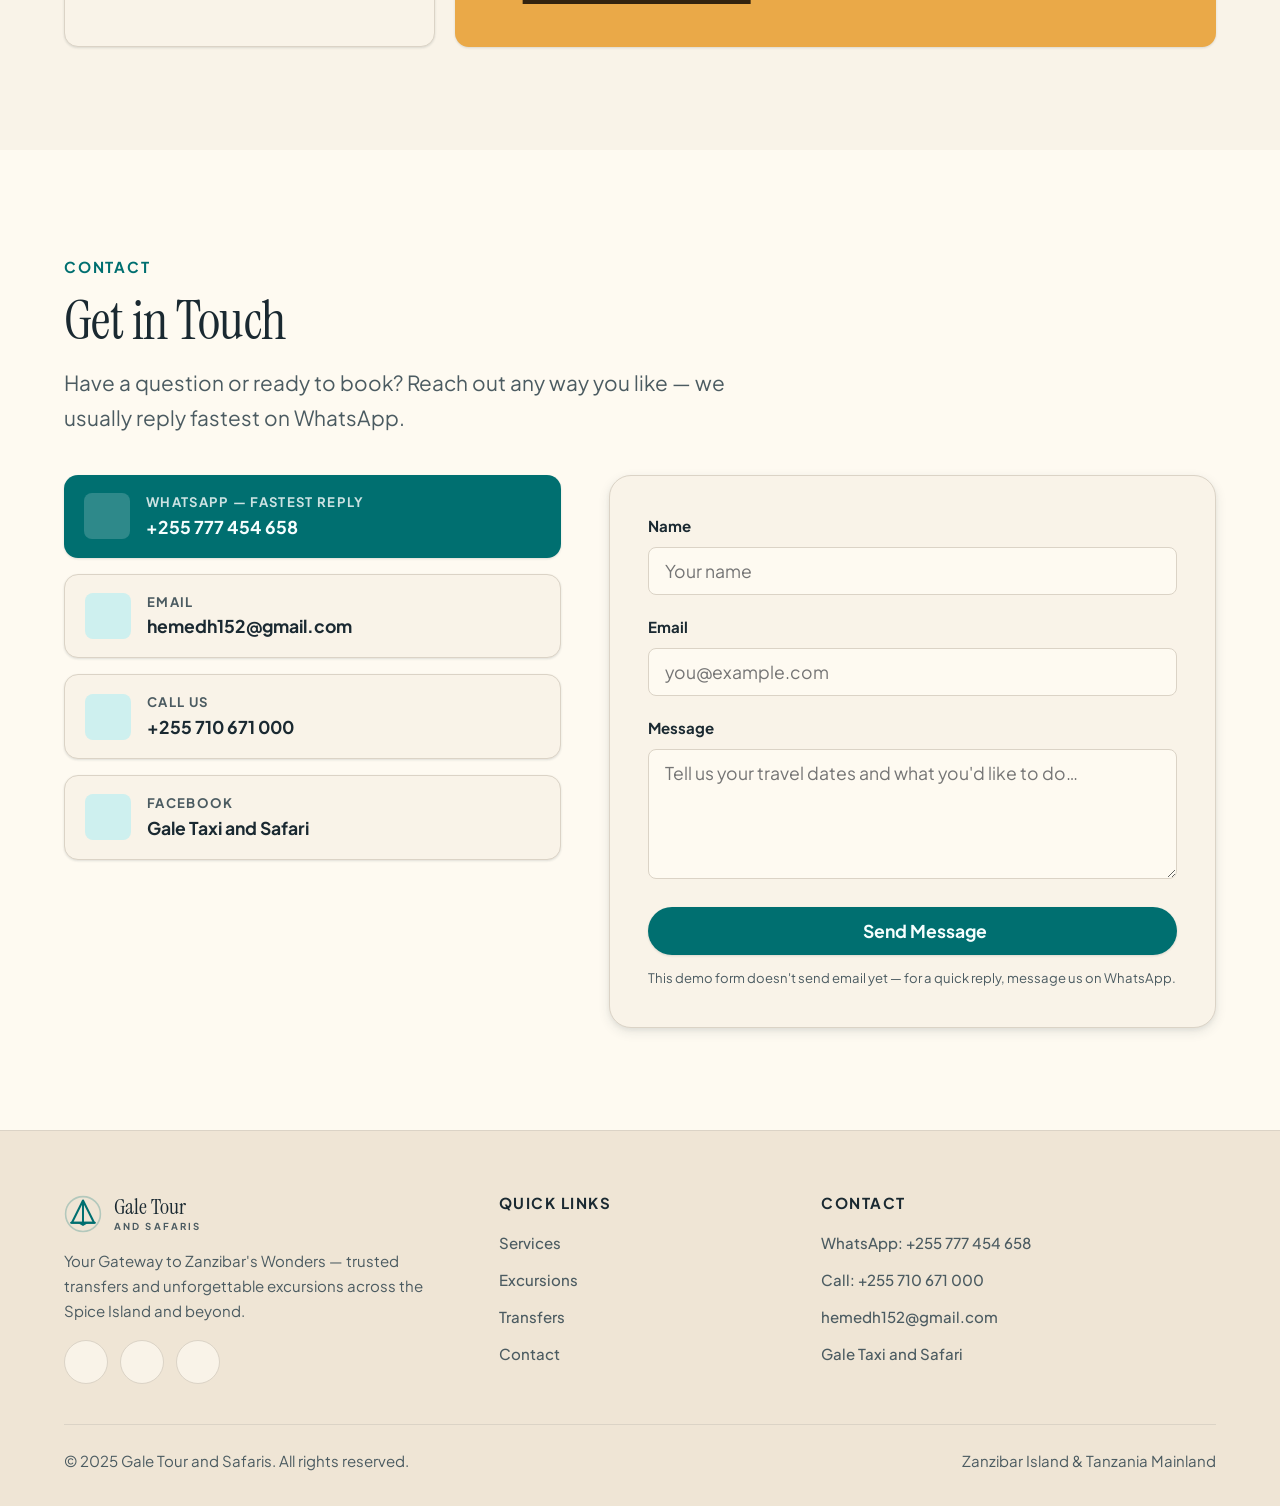
==== commit 4d11c529: "Use real coral-reefs photo in home gallery" ====
--- a/gale-tour-safaris.html
+++ b/gale-tour-safaris.html
@@ -228,7 +228,7 @@
       </div>
 
       <div class="exc-gallery reveal" aria-hidden="false">
-        <figure><img src="https://loremflickr.com/700/520/coral,reef?lock=103" alt="Snorkeller exploring a vibrant coral reef full of colourful fish" width="700" height="520" loading="lazy" /><figcaption>Coral reefs</figcaption></figure>
+        <figure><img src="assets/img/coral-reefs.jpg" onerror="this.onerror=null;this.src='https://loremflickr.com/700/520/coral,reef?lock=103'" alt="Vibrant Zanzibar coral reef with colourful fish" width="700" height="520" loading="lazy" /><figcaption>Coral reefs</figcaption></figure>
         <figure><img src="assets/img/stone-town-tour.jpg" onerror="this.onerror=null;this.src='https://loremflickr.com/700/520/stonetown,zanzibar?lock=104'" alt="Aerial view of Zanzibar Stone Town and the historic waterfront" width="700" height="520" loading="lazy" /><figcaption>Stone Town</figcaption></figure>
         <figure><img src="https://loremflickr.com/700/520/zanzibar,beach?lock=105" alt="A sunlit Zanzibar beach with local guides and tourists" width="700" height="520" loading="lazy" /><figcaption>Local guides</figcaption></figure>
       </div>
